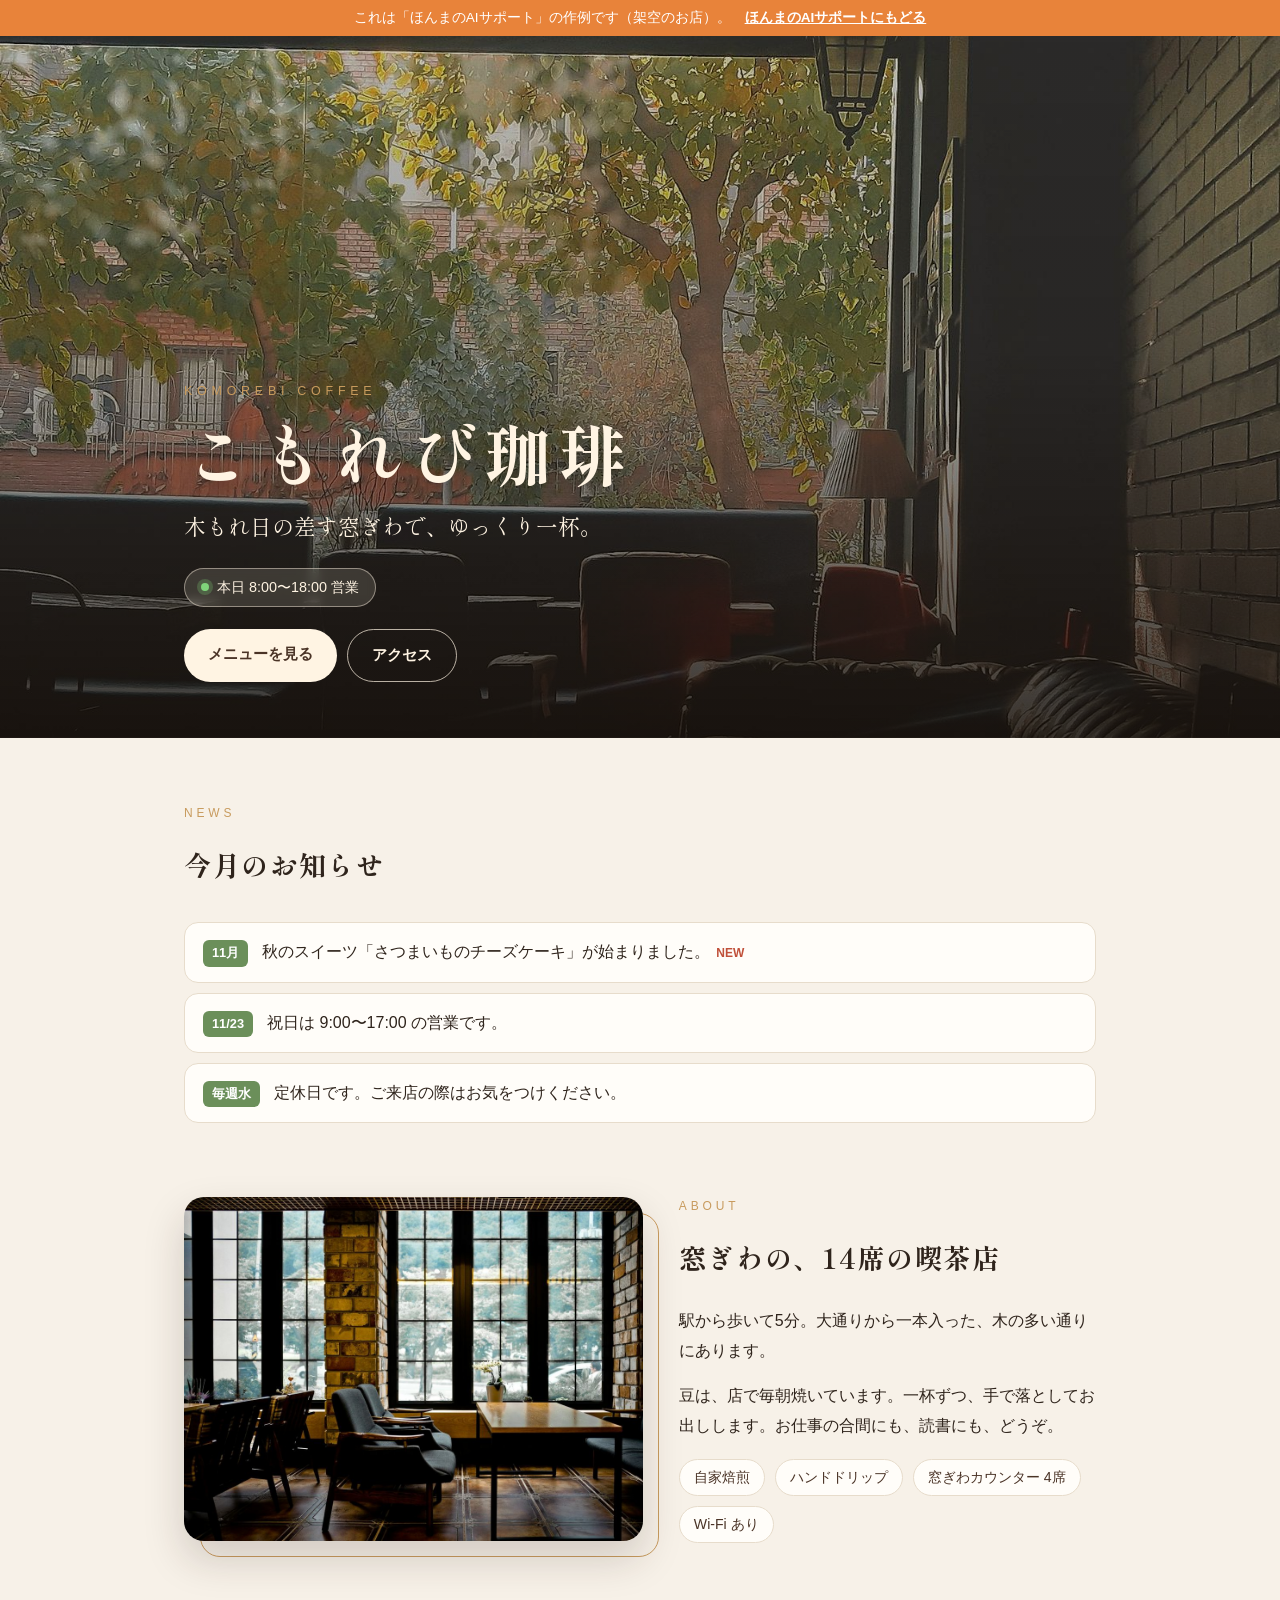
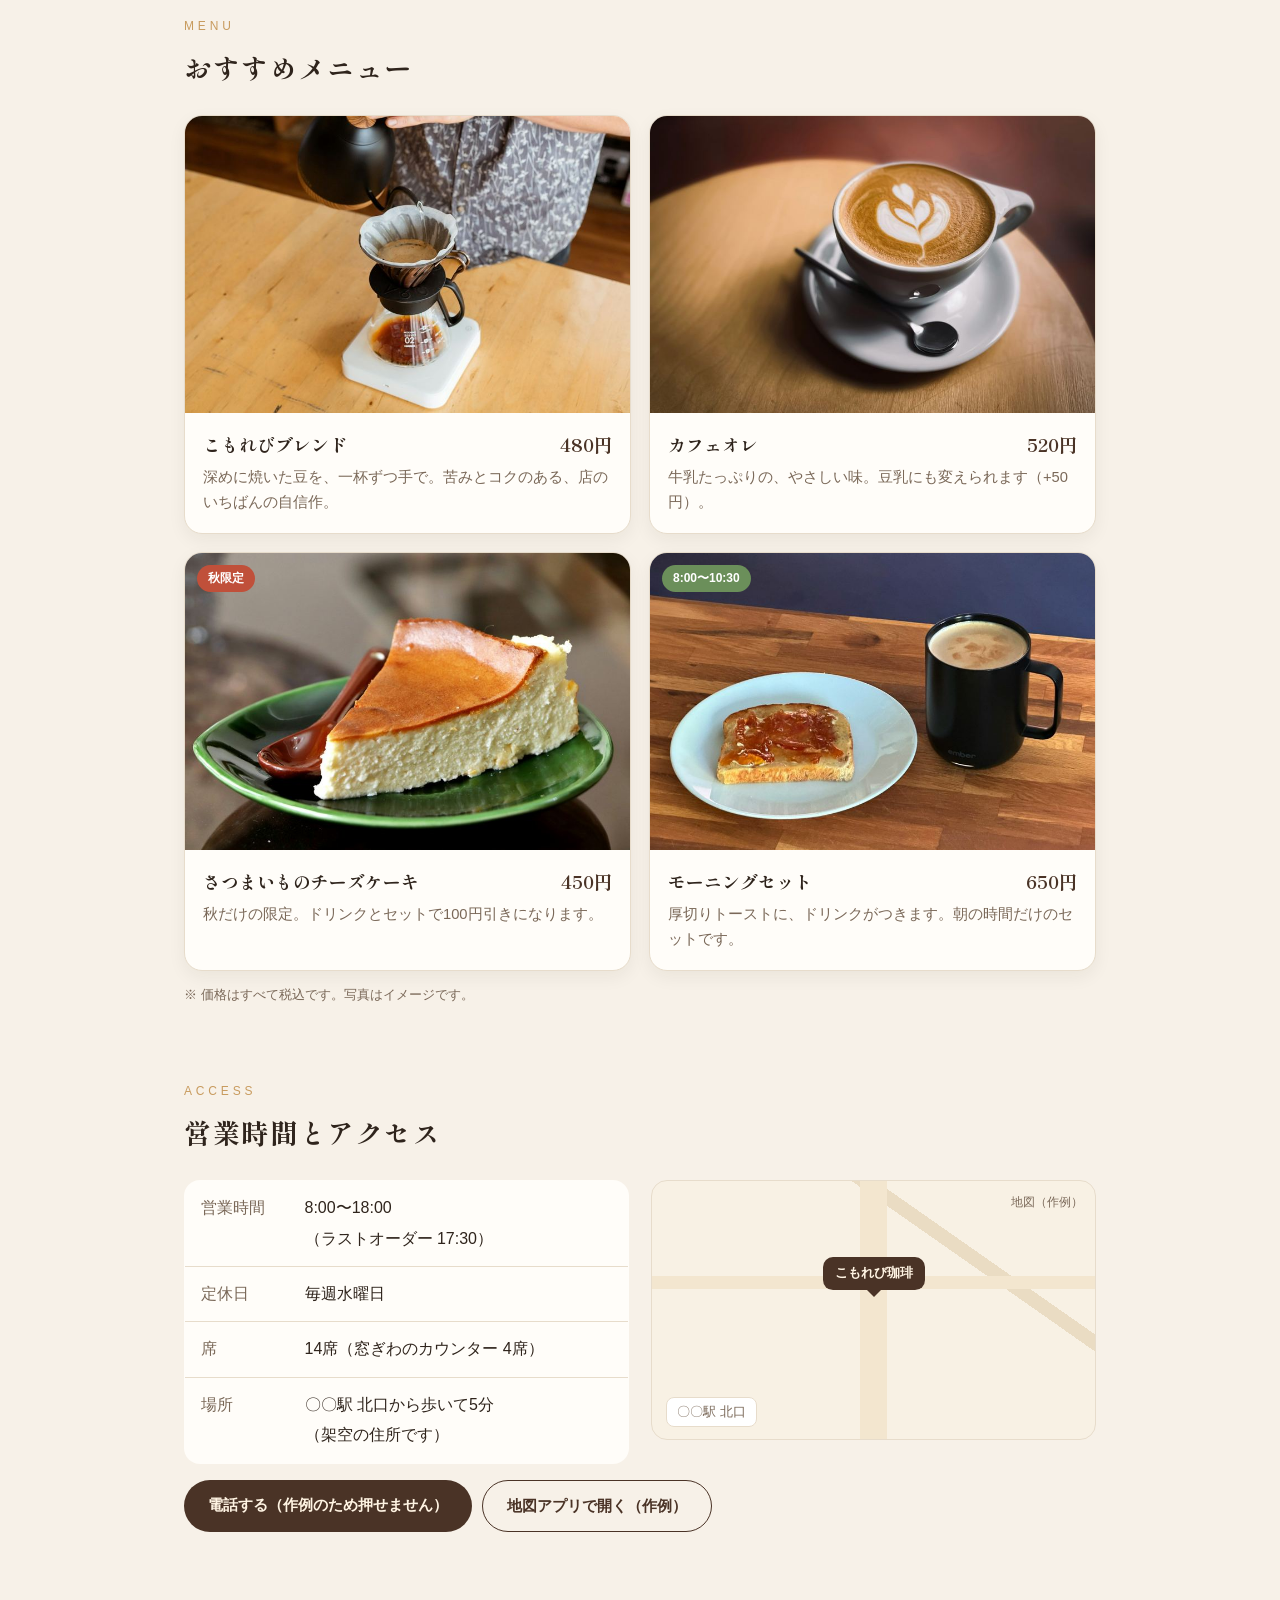
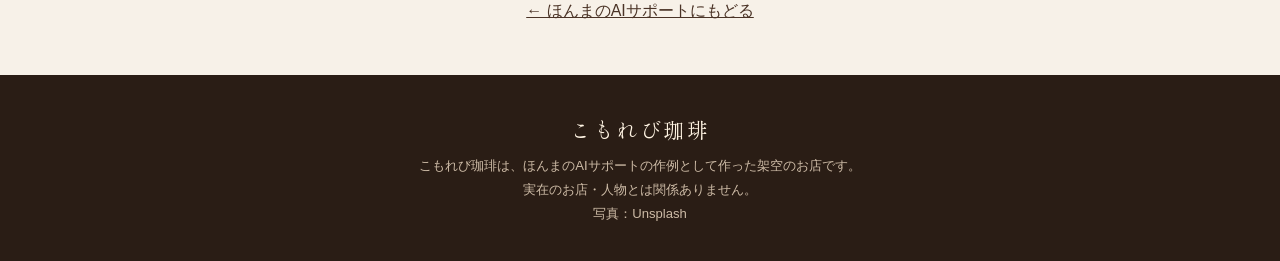
==== sakurei-cafe.html @ 4bc99a48 "作例の喫茶店のページを写真入りに作りなおした - Unsplash の無料写真（店内・メニュー4品・店内2）を軽くして img/ に追加 - 写真のバナー、お店のこと、写真つきメニュー、地図のイメージ" ====
<!doctype html>
<html lang="ja">
<head>
  <meta charset="utf-8">
  <meta name="viewport" content="width=device-width, initial-scale=1">
  <title>こもれび珈琲（作例・架空のお店）｜ほんまのAIサポート</title>
  <meta name="description" content="ほんまのAIサポートの作例です。架空の喫茶店のページで、実在のお店ではありません。">
  <meta name="robots" content="noindex">
  <link rel="preconnect" href="https://fonts.googleapis.com">
  <link rel="preconnect" href="https://fonts.gstatic.com" crossorigin>
  <link href="https://fonts.googleapis.com/css2?family=Shippori+Mincho:wght@500;700&display=swap" rel="stylesheet">
  <style>
    :root {
      --bg:#f7f1e8; --paper:#fffdf9; --ink:#2f241c; --muted:#7a6858; --brown:#4a3326; --deep:#2a1d15;
      --cream:#fff4e3; --gold:#c89b5e; --leaf:#6b8f5a; --line:#e7dccb;
      --mincho:"Shippori Mincho","Yu Mincho","YuMincho","Hiragino Mincho ProN",serif;
    }
    * { box-sizing:border-box; }
    html { scroll-behavior:smooth; }
    body { margin:0; background:var(--bg); color:var(--ink); font-family:"Yu Gothic UI","Yu Gothic","Hiragino Sans",sans-serif; line-height:1.9; padding-bottom:72px; }
    img { max-width:100%; display:block; }
    .about > *, .access > *, .menu > * { min-width:0; }
    a { color:inherit; }

    .demo { background:#e8833a; color:#fff; text-align:center; font-size:.85rem; padding:7px 12px; line-height:1.6; }
    .demo a { color:#fff; font-weight:bold; }

    /* ---- いちばん上の写真 ---- */
    .hero { position:relative; min-height:min(78vh, 720px); display:flex; align-items:flex-end; color:var(--cream); overflow:hidden; }
    .hero img { position:absolute; inset:0; width:100%; height:100%; object-fit:cover; object-position:center 45%; transform:scale(1.04); animation:slow 18s ease-out forwards; }
    @keyframes slow { to { transform:scale(1); } }
    .hero::after { content:""; position:absolute; inset:0; background:linear-gradient(180deg, rgba(20,13,8,.15) 0%, rgba(20,13,8,.25) 45%, rgba(20,13,8,.82) 100%); }
    .hero .in { position:relative; z-index:1; width:100%; max-width:960px; margin:0 auto; padding:0 24px 56px; }
    .en { letter-spacing:.38em; font-size:.78rem; color:var(--gold); margin:0; }
    .hero h1 { font-family:var(--mincho); font-weight:700; font-size:clamp(2.4rem, 8vw, 4.2rem); line-height:1.2; margin:8px 0 12px; letter-spacing:.12em; text-shadow:0 2px 18px rgba(0,0,0,.35); }
    .hero .copy { font-family:var(--mincho); font-size:clamp(1.05rem, 3.6vw, 1.35rem); margin:0 0 22px; }
    .badge { display:inline-flex; align-items:center; gap:8px; background:rgba(255,244,227,.14); border:1px solid rgba(255,244,227,.45); backdrop-filter:blur(4px); border-radius:999px; padding:5px 16px; font-size:.9rem; }
    .badge::before { content:""; width:8px; height:8px; border-radius:50%; background:#7fd47a; box-shadow:0 0 0 4px rgba(127,212,122,.25); }
    .hero .btns { margin-top:22px; }

    .btns { display:flex; gap:10px; flex-wrap:wrap; }
    .btn { display:inline-block; background:var(--cream); color:var(--brown); text-decoration:none; border-radius:999px; padding:11px 24px; font-weight:bold; font-size:.95rem; }
    .btn.line { background:transparent; color:var(--cream); border:1px solid rgba(255,244,227,.7); }
    .btn.dark { background:var(--brown); color:var(--cream); }
    .btn.ghost { background:transparent; color:var(--brown); border:1.5px solid var(--brown); }

    /* ---- 本文 ---- */
    .wrap { max-width:960px; margin:0 auto; padding:0 24px; }
    section { padding:64px 0 8px; }
    .label { font-size:.75rem; letter-spacing:.32em; color:var(--gold); margin:0 0 4px; }
    h2 { font-family:var(--mincho); font-weight:700; font-size:1.7rem; margin:0 0 22px; letter-spacing:.06em; }

    .news { display:grid; gap:10px; }
    .news li { list-style:none; display:flex; gap:14px; align-items:baseline; background:var(--paper); border:1px solid var(--line); border-radius:14px; padding:14px 18px; }
    .news ul { margin:0; padding:0; display:grid; gap:10px; }
    .news time { flex:0 0 auto; background:var(--leaf); color:#fff; font-size:.8rem; font-weight:bold; border-radius:6px; padding:1px 9px; }
    .news .new { color:#c0503a; font-size:.75rem; font-weight:bold; margin-left:6px; }

    .about { display:grid; grid-template-columns:1.1fr 1fr; gap:36px; align-items:center; }
    .about figure { margin:0; position:relative; }
    .about figure img { border-radius:20px; aspect-ratio:4/3; object-fit:cover; width:100%; height:auto; box-shadow:0 18px 40px rgba(42,29,21,.18); }
    .about figure::before { content:""; position:absolute; inset:16px -16px -16px 16px; border:1.5px solid var(--gold); border-radius:20px; z-index:-1; }
    .about p { margin:0 0 14px; }
    .points { display:flex; gap:10px; flex-wrap:wrap; margin-top:18px; }
    .points span { background:var(--paper); border:1px solid var(--line); border-radius:999px; padding:4px 14px; font-size:.88rem; color:var(--brown); }

    .menu { display:grid; grid-template-columns:repeat(2, 1fr); gap:18px; }
    .card { background:var(--paper); border:1px solid var(--line); border-radius:18px; overflow:hidden; box-shadow:0 6px 18px rgba(42,29,21,.06); }
    .card .ph { position:relative; aspect-ratio:3/2; overflow:hidden; }
    .card .ph img { width:100%; height:100%; object-fit:cover; transition:transform .5s; }
    .card:hover .ph img { transform:scale(1.05); }
    .tag { position:absolute; left:12px; top:12px; background:#c0503a; color:#fff; font-size:.75rem; font-weight:bold; border-radius:999px; padding:2px 11px; }
    .tag.morning { background:var(--leaf); }
    .card .tx { padding:14px 18px 18px; }
    .card b { display:flex; justify-content:space-between; gap:10px; font-family:var(--mincho); font-size:1.12rem; }
    .card b span { color:var(--brown); font-family:inherit; white-space:nowrap; }
    .card p { margin:4px 0 0; color:var(--muted); font-size:.92rem; line-height:1.7; }
    .note { color:var(--muted); font-size:.82rem; margin:12px 0 0; }

    .access { display:grid; grid-template-columns:1fr 1fr; gap:22px; align-items:start; }
    table { width:100%; border-collapse:collapse; background:var(--paper); border:1px solid var(--line); border-radius:16px; overflow:hidden; }
    th, td { text-align:left; padding:12px 16px; border-bottom:1px solid var(--line); font-weight:normal; vertical-align:top; }
    th { color:var(--muted); width:6.5em; white-space:nowrap; }
    tr:last-child th, tr:last-child td { border-bottom:0; }
    .map { position:relative; min-height:260px; border-radius:16px; overflow:hidden; border:1px solid var(--line);
      background:
        linear-gradient(90deg, transparent 47%, #f3e6cf 47% 53%, transparent 53%),
        linear-gradient(0deg, transparent 58%, #f3e6cf 58% 63%, transparent 63%),
        linear-gradient(35deg, transparent 70%, #eadcc3 70% 73%, transparent 73%),
        #f8f1e4; }
    .map .pin { position:absolute; left:50%; top:42%; transform:translate(-50%,-100%); background:var(--brown); color:var(--cream); font-size:.82rem; font-weight:bold; border-radius:10px; padding:4px 12px; white-space:nowrap; }
    .map .pin::after { content:""; position:absolute; left:50%; bottom:-7px; transform:translateX(-50%); border:7px solid transparent; border-top-color:var(--brown); border-bottom:0; }
    .map .st { position:absolute; left:14px; bottom:12px; background:#fff; border:1px solid var(--line); border-radius:8px; padding:2px 10px; font-size:.8rem; color:var(--muted); }
    .map .cap { position:absolute; right:12px; top:10px; font-size:.75rem; color:var(--muted); }

    .back { display:block; text-align:center; margin:56px 0 0; color:var(--brown); }
    footer { margin-top:48px; background:var(--deep); color:#cdbba6; text-align:center; font-size:.82rem; padding:36px 24px; line-height:1.8; }
    footer .logo { font-family:var(--mincho); color:var(--cream); font-size:1.3rem; letter-spacing:.12em; margin-bottom:6px; }

    /* スマホの下に出るボタン */
    .bar { position:fixed; left:0; right:0; bottom:0; z-index:10; display:flex; background:rgba(42,29,21,.96); backdrop-filter:blur(6px); }
    .bar span { flex:1; text-align:center; color:var(--cream); padding:14px 6px; font-size:.9rem; font-weight:bold; border-left:1px solid rgba(255,244,227,.15); }
    .bar span:first-child { border-left:0; }
    .bar small { display:block; font-weight:normal; font-size:.68rem; opacity:.7; }

    @media (max-width: 720px) {
      .about, .access { grid-template-columns:1fr; }
      .about figure::before { inset:10px -10px -10px 10px; }
      .menu { grid-template-columns:1fr; }
      h2 { font-size:1.45rem; }
      section { padding-top:52px; }
    }
    @media (min-width: 721px) { body { padding-bottom:0; } .bar { display:none; } }
    @media (prefers-reduced-motion: reduce) { .hero img { animation:none; transform:none; } .card .ph img { transition:none; } }
  </style>
</head>
<body>
  <div class="demo">これは「ほんまのAIサポート」の作例です（架空のお店）。　<a href="index.html">ほんまのAIサポートにもどる</a></div>

  <header class="hero">
    <img src="img/hero.jpg" alt="大きな窓から木もれ日の差す、落ちついた喫茶店の店内" width="1600" height="900" fetchpriority="high">
    <div class="in">
      <p class="en">KOMOREBI COFFEE</p>
      <h1>こもれび珈琲</h1>
      <p class="copy">木もれ日の差す窓ぎわで、ゆっくり一杯。</p>
      <span class="badge">本日 8:00〜18:00 営業</span>
      <div class="btns">
        <a class="btn" href="#menu">メニューを見る</a>
        <a class="btn line" href="#access">アクセス</a>
      </div>
    </div>
  </header>

  <main class="wrap">
    <section class="news">
      <p class="label">NEWS</p>
      <h2>今月のお知らせ</h2>
      <ul>
        <li><time>11月</time><div>秋のスイーツ「さつまいものチーズケーキ」が始まりました。<span class="new">NEW</span></div></li>
        <li><time>11/23</time><div>祝日は 9:00〜17:00 の営業です。</div></li>
        <li><time>毎週水</time><div>定休日です。ご来店の際はお気をつけください。</div></li>
      </ul>
    </section>

    <section class="about">
      <figure><img src="img/interior.jpg" alt="大きな窓のある店内のテーブル席" width="1200" height="800" loading="lazy"></figure>
      <div>
        <p class="label">ABOUT</p>
        <h2>窓ぎわの、14席の喫茶店</h2>
        <p>駅から歩いて5分。大通りから一本入った、木の多い通りにあります。</p>
        <p>豆は、店で毎朝焼いています。一杯ずつ、手で落としてお出しします。お仕事の合間にも、読書にも、どうぞ。</p>
        <div class="points"><span>自家焙煎</span><span>ハンドドリップ</span><span>窓ぎわカウンター 4席</span><span>Wi-Fi あり</span></div>
      </div>
    </section>

    <section id="menu">
      <p class="label">MENU</p>
      <h2>おすすめメニュー</h2>
      <div class="menu">
        <div class="card">
          <div class="ph"><img src="img/blend.jpg" alt="ハンドドリップでいれるコーヒー" width="800" height="533" loading="lazy"></div>
          <div class="tx"><b>こもれびブレンド <span>480円</span></b><p>深めに焼いた豆を、一杯ずつ手で。苦みとコクのある、店のいちばんの自信作。</p></div>
        </div>
        <div class="card">
          <div class="ph"><img src="img/cafeore.jpg" alt="ラテアートの入ったカフェオレ" width="800" height="600" loading="lazy"></div>
          <div class="tx"><b>カフェオレ <span>520円</span></b><p>牛乳たっぷりの、やさしい味。豆乳にも変えられます（+50円）。</p></div>
        </div>
        <div class="card">
          <div class="ph"><span class="tag">秋限定</span><img src="img/cheesecake.jpg" alt="こんがり焼けたチーズケーキ" width="800" height="561" loading="lazy"></div>
          <div class="tx"><b>さつまいものチーズケーキ <span>450円</span></b><p>秋だけの限定。ドリンクとセットで100円引きになります。</p></div>
        </div>
        <div class="card">
          <div class="ph"><span class="tag morning">8:00〜10:30</span><img src="img/morning.jpg" alt="トーストとコーヒー" width="800" height="592" loading="lazy"></div>
          <div class="tx"><b>モーニングセット <span>650円</span></b><p>厚切りトーストに、ドリンクがつきます。朝の時間だけのセットです。</p></div>
        </div>
      </div>
      <p class="note">※ 価格はすべて税込です。写真はイメージです。</p>
    </section>

    <section id="access">
      <p class="label">ACCESS</p>
      <h2>営業時間とアクセス</h2>
      <div class="access">
        <table>
          <tr><th>営業時間</th><td>8:00〜18:00<br>（ラストオーダー 17:30）</td></tr>
          <tr><th>定休日</th><td>毎週水曜日</td></tr>
          <tr><th>席</th><td>14席（窓ぎわのカウンター 4席）</td></tr>
          <tr><th>場所</th><td>〇〇駅 北口から歩いて5分<br>（架空の住所です）</td></tr>
        </table>
        <div class="map" role="img" aria-label="地図のイメージ（作例）">
          <span class="cap">地図（作例）</span>
          <span class="pin">こもれび珈琲</span>
          <span class="st">〇〇駅 北口</span>
        </div>
      </div>
      <div class="btns" style="margin-top:16px">
        <span class="btn dark">電話する（作例のため押せません）</span>
        <span class="btn ghost">地図アプリで開く（作例）</span>
      </div>
    </section>

    <a class="back" href="index.html">← ほんまのAIサポートにもどる</a>
  </main>

  <footer>
    <div class="logo">こもれび珈琲</div>
    こもれび珈琲は、ほんまのAIサポートの作例として作った架空のお店です。<br>実在のお店・人物とは関係ありません。<br>写真：Unsplash
  </footer>

  <nav class="bar" aria-label="お店へのご連絡（作例）">
    <span>電話<small>作例のため押せません</small></span>
    <span>地図<small>作例</small></span>
    <a href="#menu" style="flex:1;text-decoration:none"><span style="display:block;border-left:1px solid rgba(255,244,227,.15)">メニュー<small>おすすめを見る</small></span></a>
  </nav>
</body>
</html>
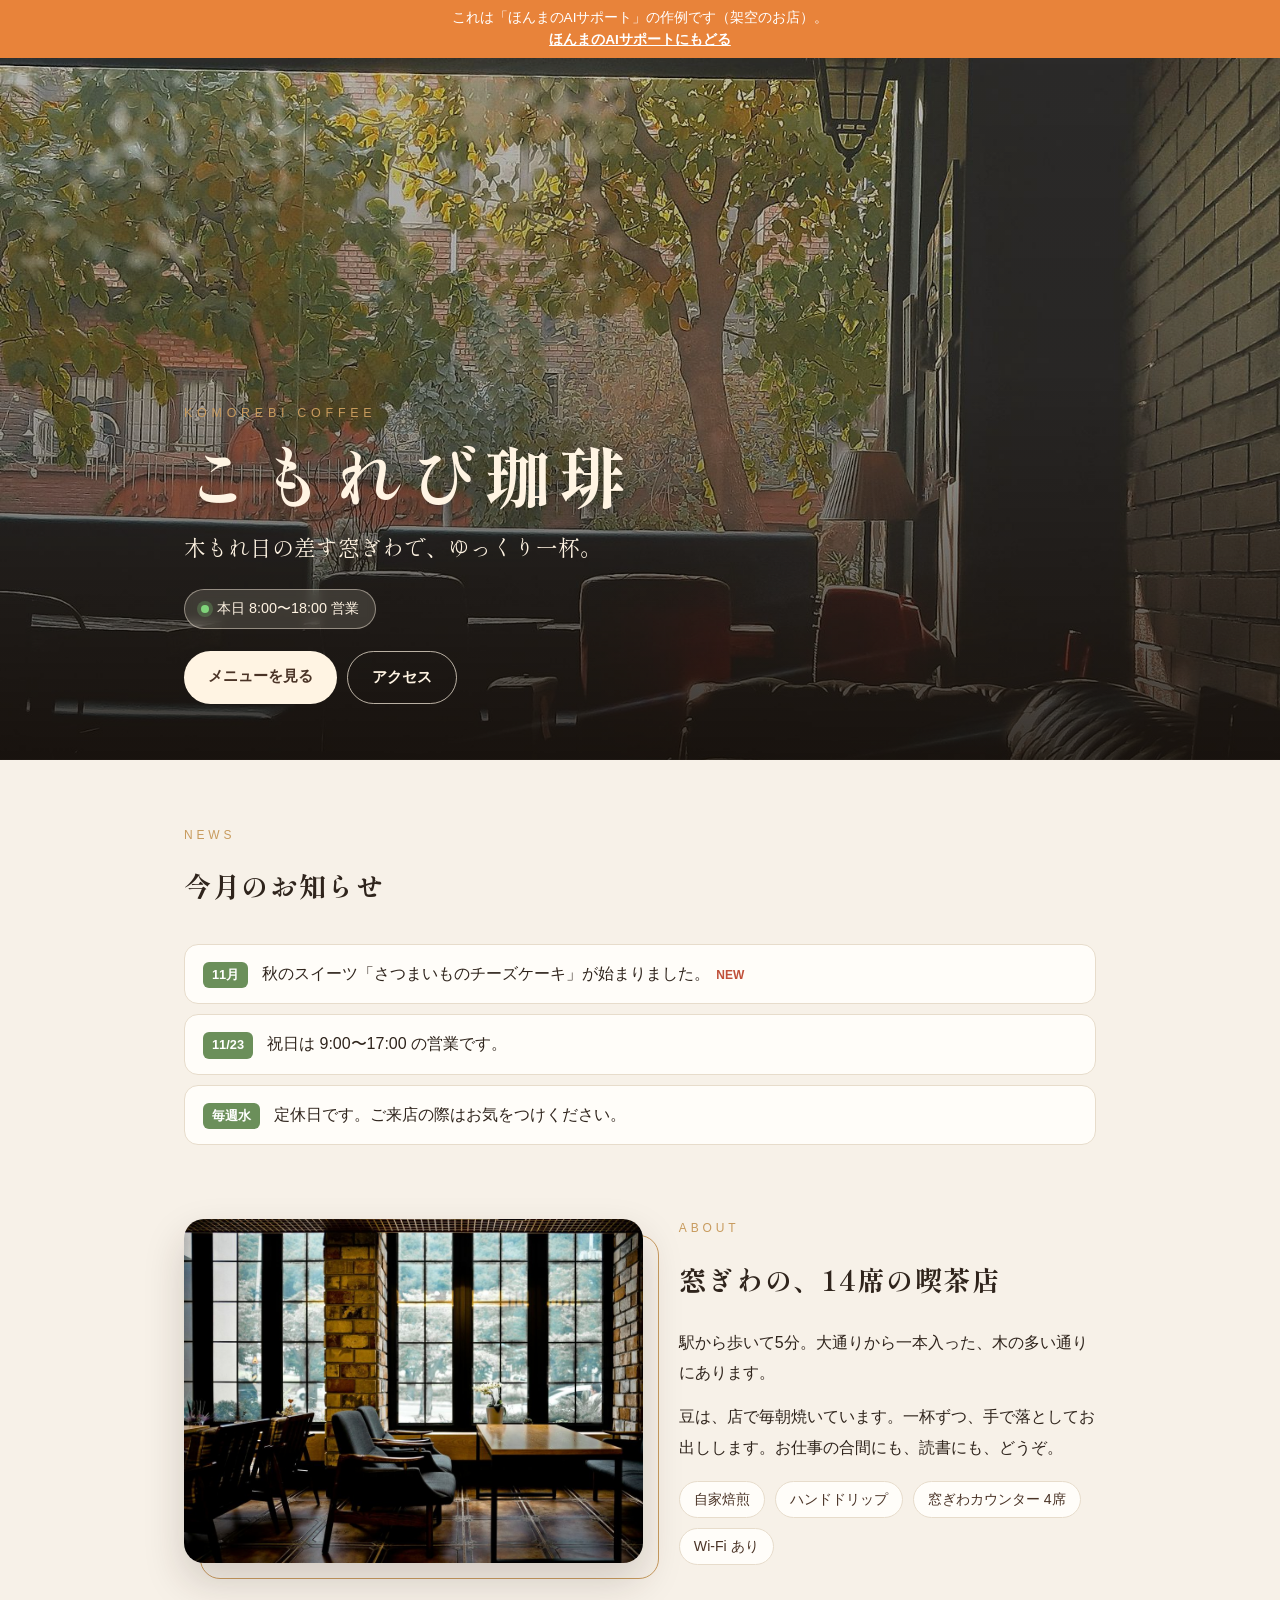
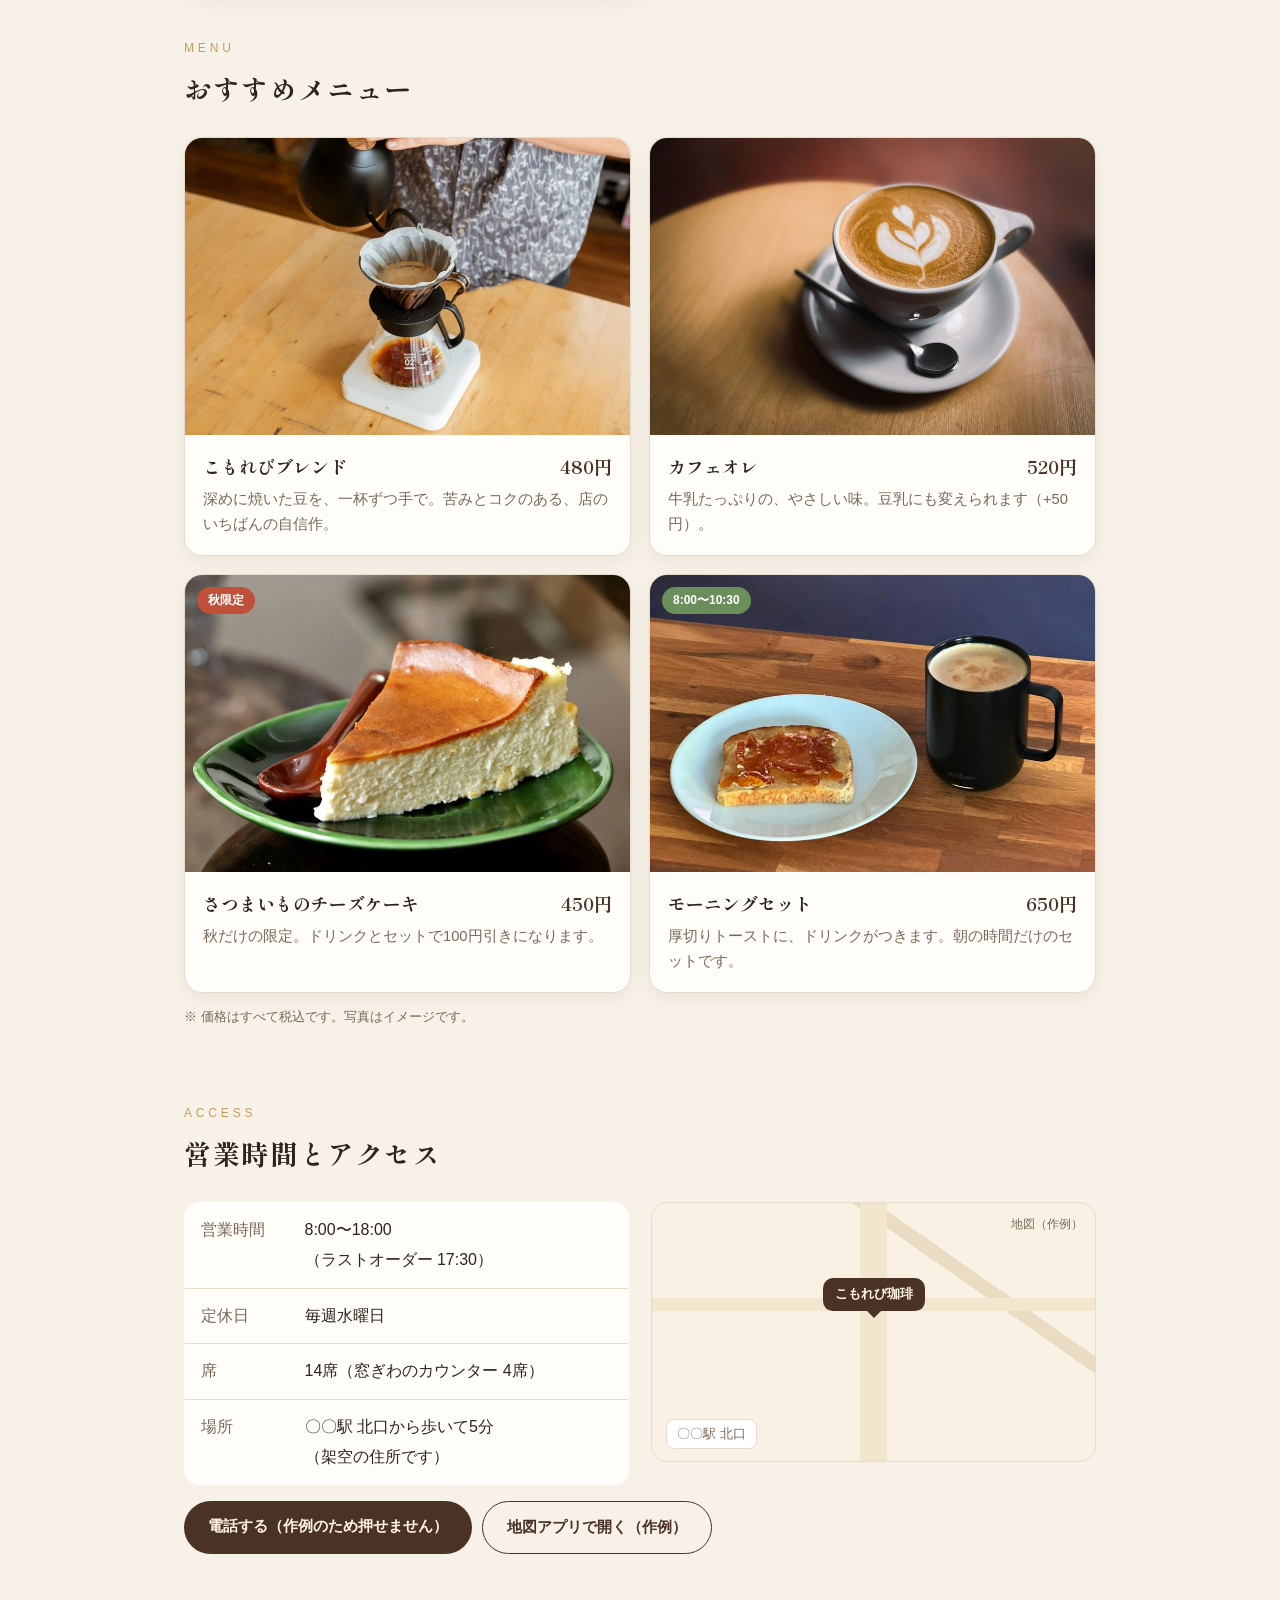
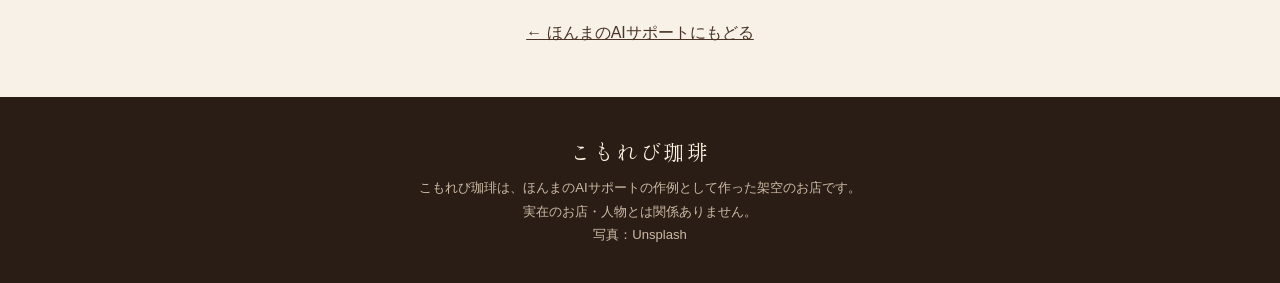
==== commit 63162160: "作例の上の帯で「ほんまのAIサポートにもどる」を2段目に置いた Co-Authored-By: Claude Opus 5.5 <noreply@anthropic.com>" ====
--- a/sakurei-cafe.html
+++ b/sakurei-cafe.html
@@ -23,7 +23,7 @@
     a { color:inherit; }
 
     .demo { background:#e8833a; color:#fff; text-align:center; font-size:.85rem; padding:7px 12px; line-height:1.6; }
-    .demo a { color:#fff; font-weight:bold; }
+    .demo a { color:#fff; font-weight:bold; white-space:nowrap; }
 
     /* ---- いちばん上の写真 ---- */
     .hero { position:relative; min-height:min(78vh, 720px); display:flex; align-items:flex-end; color:var(--cream); overflow:hidden; }
@@ -115,7 +115,7 @@
   </style>
 </head>
 <body>
-  <div class="demo">これは「ほんまのAIサポート」の作例です（架空のお店）。　<a href="index.html">ほんまのAIサポートにもどる</a></div>
+  <div class="demo">これは「ほんまのAIサポート」の作例です（架空のお店）。<br><a href="index.html">ほんまのAIサポートにもどる</a></div>
 
   <header class="hero">
     <img src="img/hero.jpg" alt="大きな窓から木もれ日の差す、落ちついた喫茶店の店内" width="1600" height="900" fetchpriority="high">
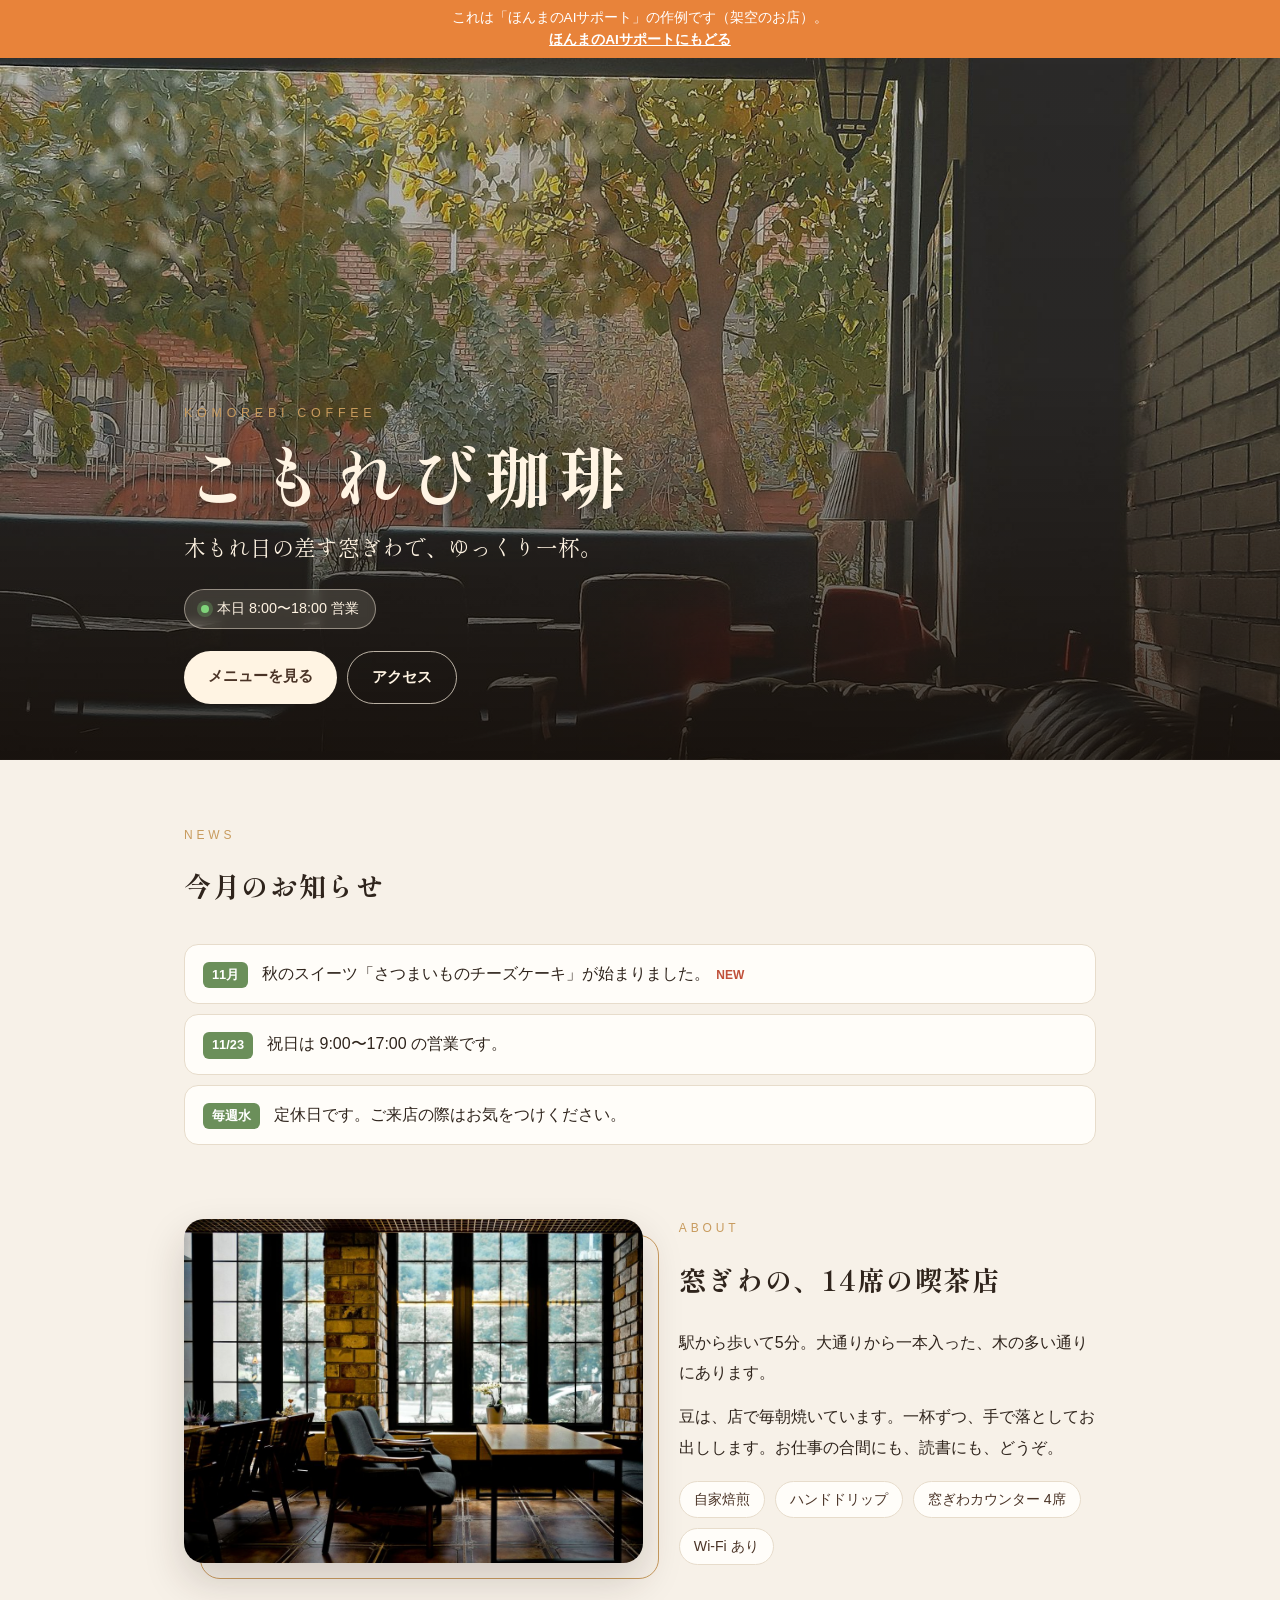
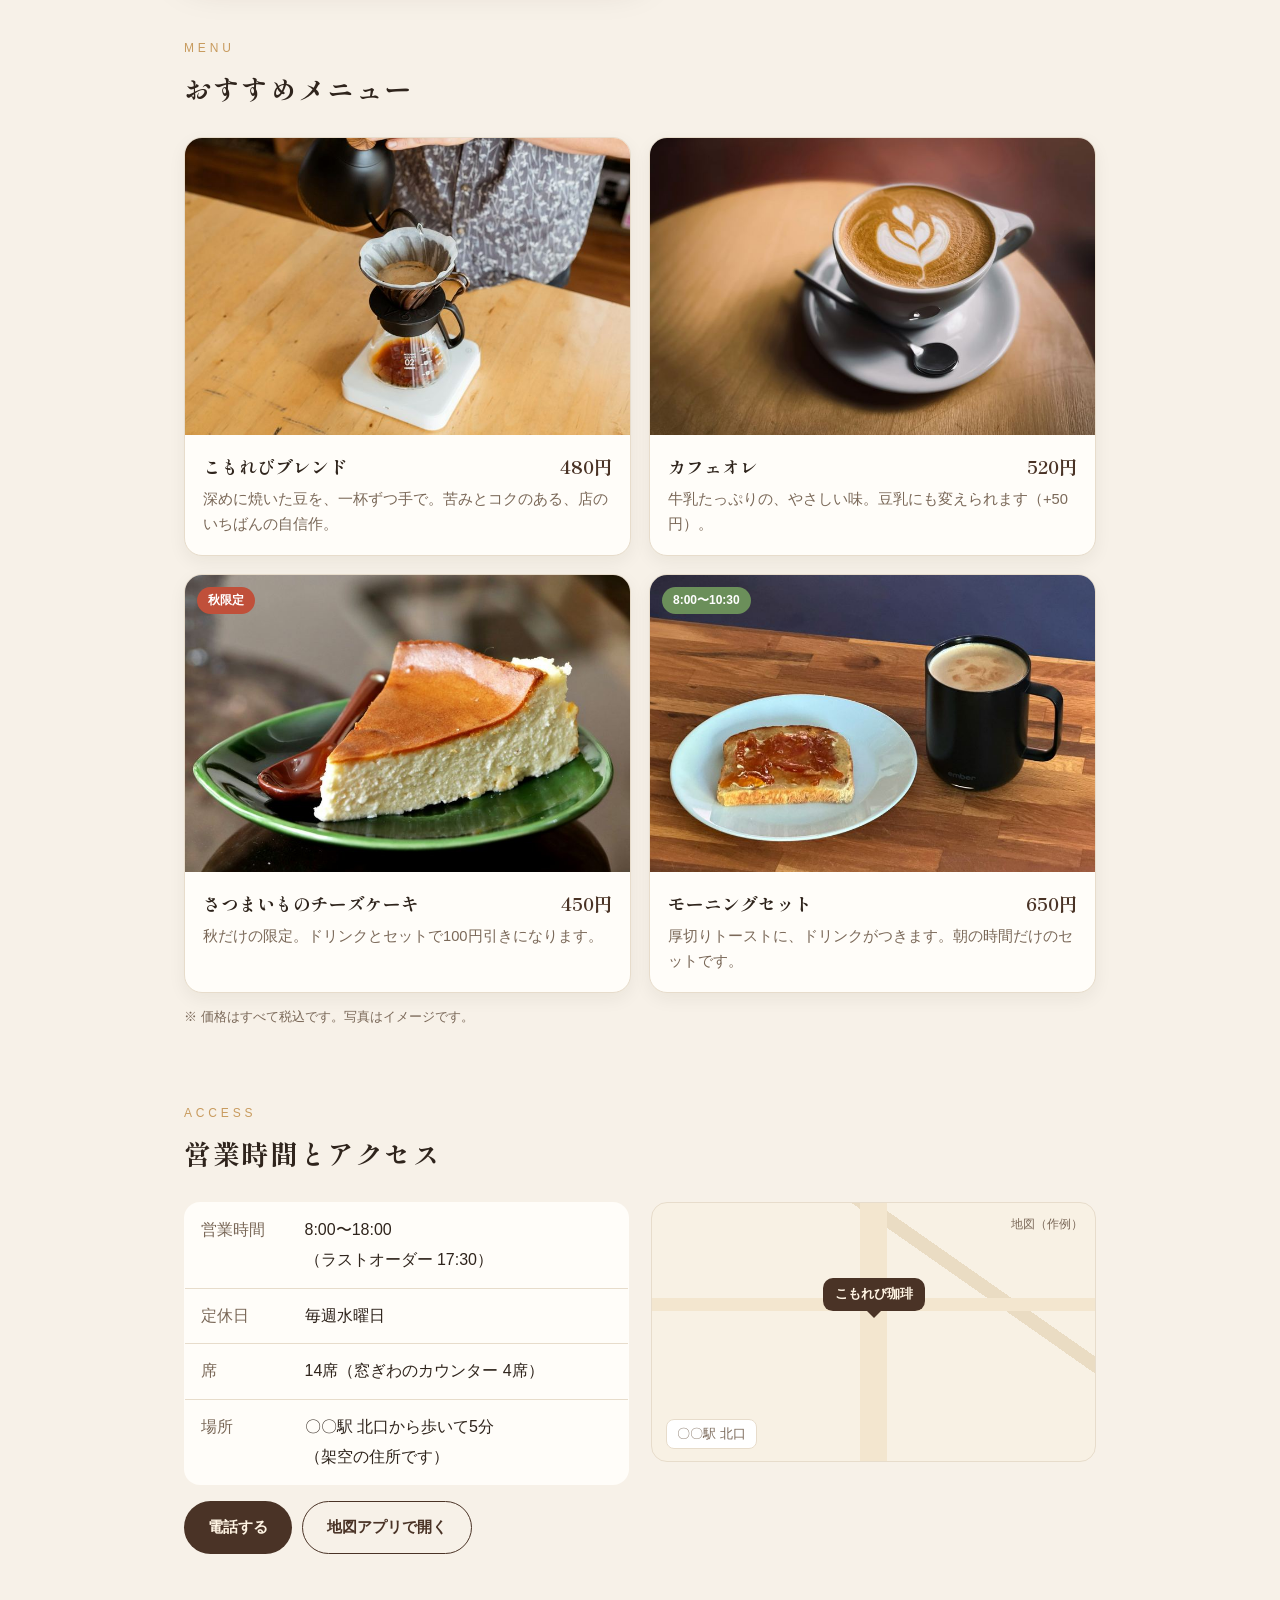
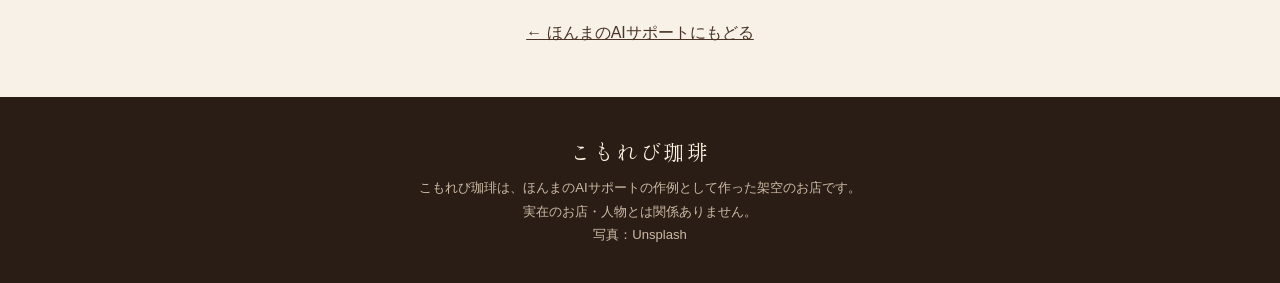
==== commit c72c5b61: "作例の電話・地図ボタンを押すと、本物ならどう動くかの説明が出るようにした Co-Authored-By: Claude Opus 5.5 <noreply@anthropic.com>" ====
--- a/sakurei-cafe.html
+++ b/sakurei-cafe.html
@@ -101,6 +101,12 @@
     .bar { position:fixed; left:0; right:0; bottom:0; z-index:10; display:flex; background:rgba(42,29,21,.96); backdrop-filter:blur(6px); }
     .bar span { flex:1; text-align:center; color:var(--cream); padding:14px 6px; font-size:.9rem; font-weight:bold; border-left:1px solid rgba(255,244,227,.15); }
     .bar span:first-child { border-left:0; }
+    .bar button { flex:1; background:none; border:0; border-left:1px solid rgba(255,244,227,.15); color:var(--cream); padding:14px 6px; font:inherit; font-size:.9rem; font-weight:bold; cursor:pointer; }
+    .bar button:first-child { border-left:0; }
+    .bar button:active, button.btn:active { opacity:.7; }
+    button.btn { font:inherit; font-size:.95rem; font-weight:bold; cursor:pointer; border:0; }
+    .toast { position:fixed; left:50%; bottom:88px; transform:translate(-50%, 10px); width:max-content; max-width:calc(100% - 32px); background:rgba(42,29,21,.96); color:var(--cream); padding:12px 18px; border-radius:12px; font-size:.88rem; line-height:1.6; text-align:center; box-shadow:0 8px 24px rgba(0,0,0,.25); opacity:0; transition:opacity .25s, transform .25s; pointer-events:none; z-index:20; }
+    .toast.show { opacity:1; transform:translate(-50%, 0); }
     .bar small { display:block; font-weight:normal; font-size:.68rem; opacity:.7; }
 
     @media (max-width: 720px) {
@@ -194,8 +200,8 @@
         </div>
       </div>
       <div class="btns" style="margin-top:16px">
-        <span class="btn dark">電話する（作例のため押せません）</span>
-        <span class="btn ghost">地図アプリで開く（作例）</span>
+        <button type="button" class="btn dark demo-tap" data-msg="本物のお店のページなら、ここを押すと電話がかかります。（作例なので、つながりません）">電話する</button>
+        <button type="button" class="btn ghost demo-tap" data-msg="本物のお店のページなら、ここを押すと地図アプリでお店の場所が開きます。（作例なので、開きません）">地図アプリで開く</button>
       </div>
     </section>
 
@@ -208,9 +214,24 @@
   </footer>
 
   <nav class="bar" aria-label="お店へのご連絡（作例）">
-    <span>電話<small>作例のため押せません</small></span>
-    <span>地図<small>作例</small></span>
+    <button type="button" class="demo-tap" data-msg="本物のお店のページなら、ここを押すと電話がかかります。（作例なので、つながりません）">電話<small>お店に電話</small></button>
+    <button type="button" class="demo-tap" data-msg="本物のお店のページなら、ここを押すと地図アプリでお店の場所が開きます。（作例なので、開きません）">地図<small>場所を見る</small></button>
     <a href="#menu" style="flex:1;text-decoration:none"><span style="display:block;border-left:1px solid rgba(255,244,227,.15)">メニュー<small>おすすめを見る</small></span></a>
   </nav>
+  <div class="toast" id="toast" role="status" aria-live="polite"></div>
+  <script>
+    // 作例なので、電話・地図のボタンは「本物ならこう動く」という説明を出すだけにする
+    (function () {
+      var toast = document.getElementById("toast"), timer;
+      document.querySelectorAll(".demo-tap").forEach(function (b) {
+        b.addEventListener("click", function () {
+          toast.textContent = b.getAttribute("data-msg");
+          toast.classList.add("show");
+          clearTimeout(timer);
+          timer = setTimeout(function () { toast.classList.remove("show"); }, 3200);
+        });
+      });
+    })();
+  </script>
 </body>
 </html>
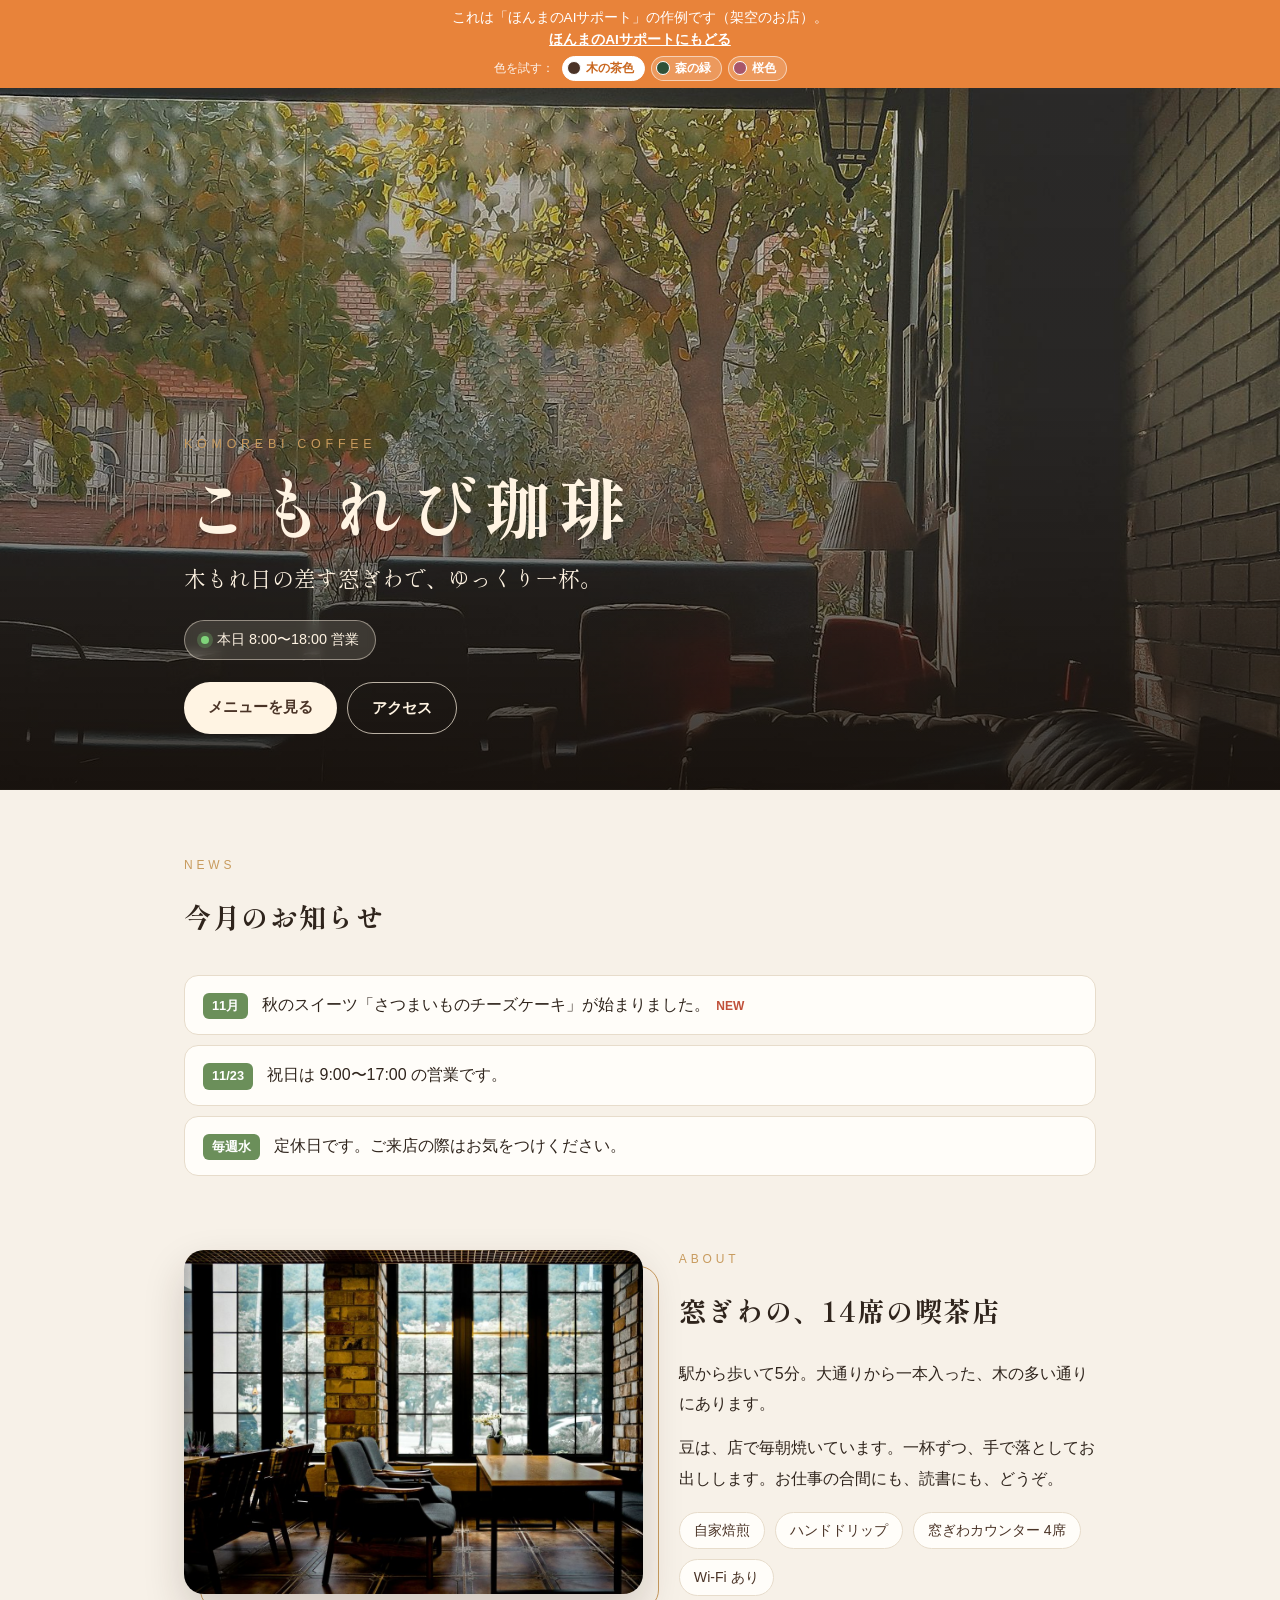
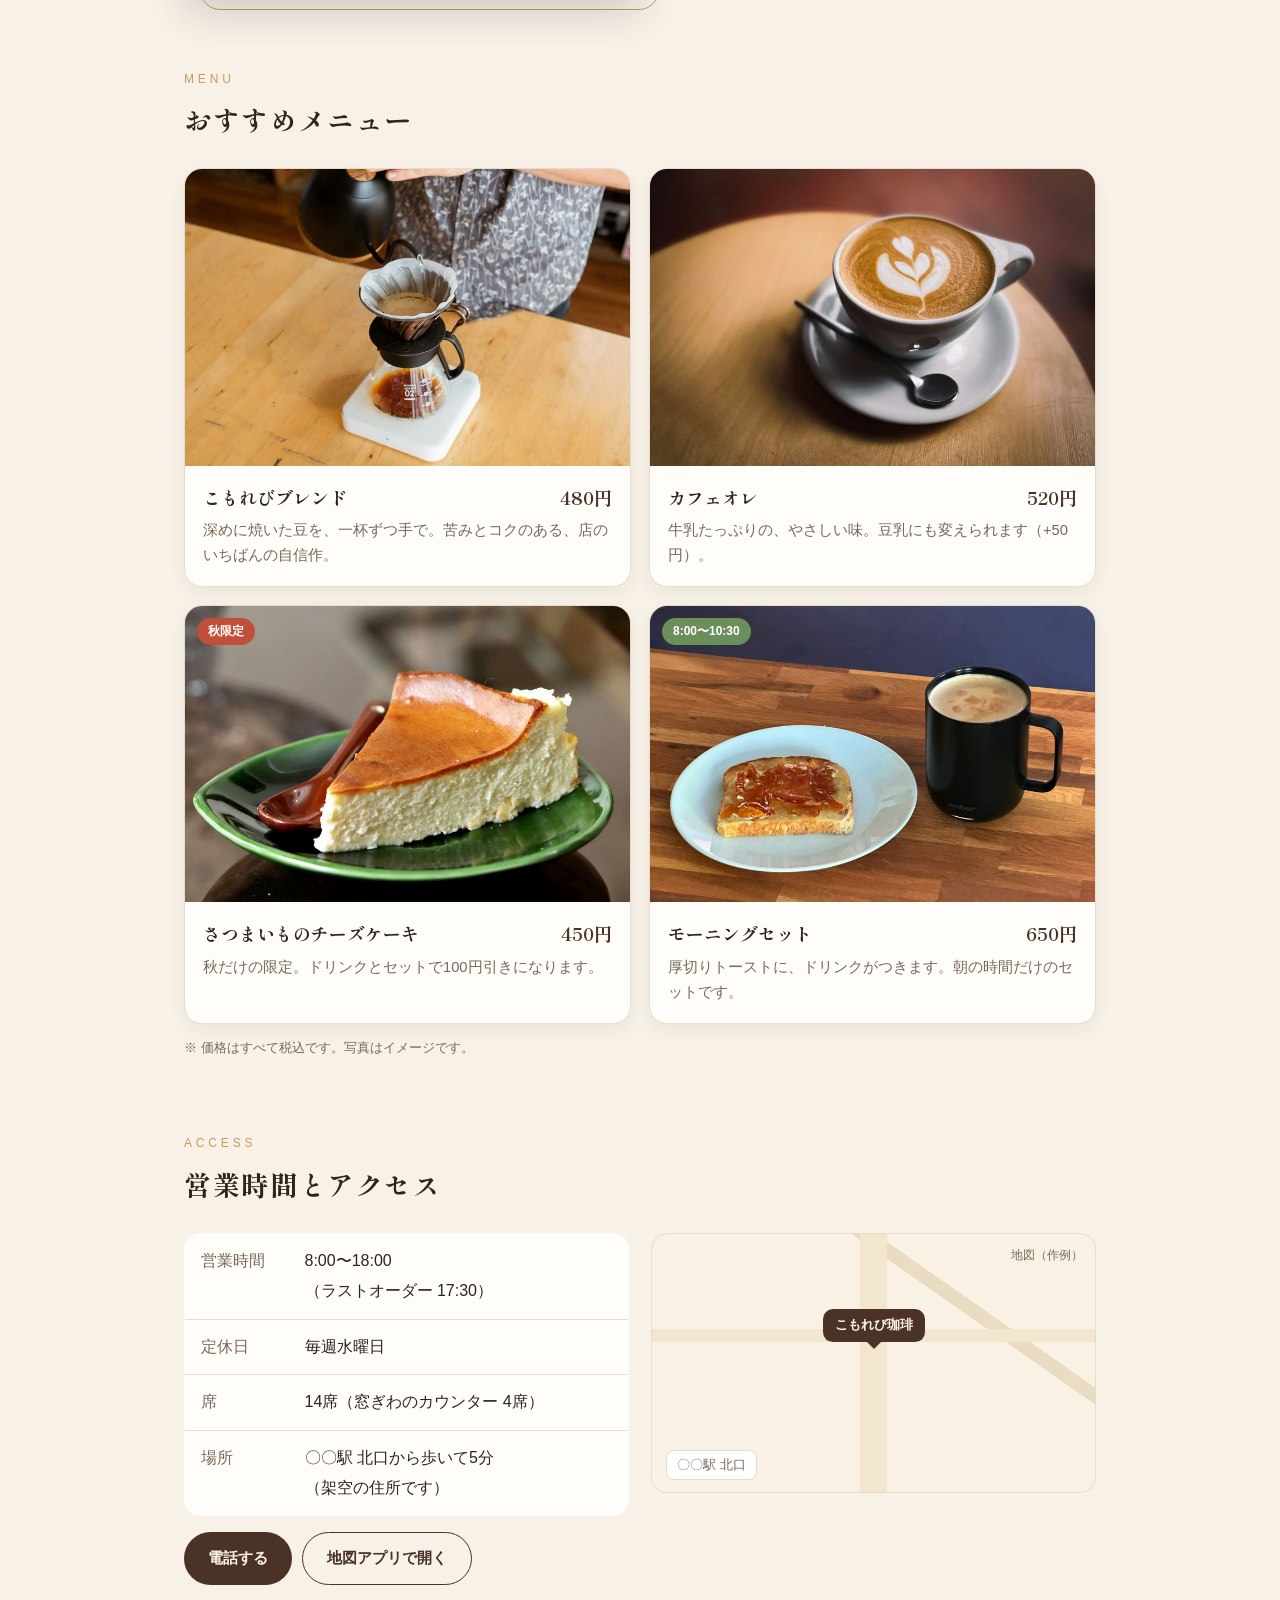
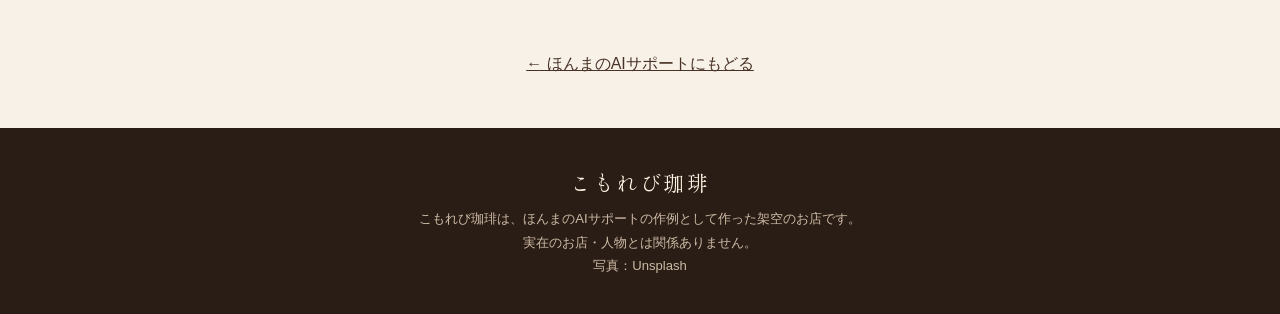
==== commit 97ffa100: "作例のページに「色を試す」ボタン（木の茶色・森の緑・桜色）を付けた Co-Authored-By: Claude Opus 5.5 <noreply@anthropic.com>" ====
--- a/sakurei-cafe.html
+++ b/sakurei-cafe.html
@@ -12,9 +12,24 @@
   <style>
     :root {
       --bg:#f7f1e8; --paper:#fffdf9; --ink:#2f241c; --muted:#7a6858; --brown:#4a3326; --deep:#2a1d15;
-      --cream:#fff4e3; --gold:#c89b5e; --leaf:#6b8f5a; --line:#e7dccb;
+      --cream:#fff4e3; --gold:#c89b5e; --leaf:#6b8f5a; --line:#e7dccb; --ov:20,13,8;
       --mincho:"Shippori Mincho","Yu Mincho","YuMincho","Hiragino Mincho ProN",serif;
     }
+    /* 色のちがい（上の帯のボタンで切りかえる） */
+    :root[data-theme="green"] {
+      --bg:#eef3ec; --paper:#fbfdf9; --ink:#1f2a21; --muted:#5d6d5f; --brown:#2f5138; --deep:#1a2b1f;
+      --cream:#f2f8ee; --gold:#b5a35a; --leaf:#c27a3a; --line:#d6e2d3; --ov:10,24,14;
+    }
+    :root[data-theme="pink"] {
+      --bg:#fbf1f1; --paper:#fffafa; --ink:#3a2a2d; --muted:#8a6f74; --brown:#a8566a; --deep:#4a2a33;
+      --cream:#fff3f5; --gold:#e3a3b0; --leaf:#8fae7a; --line:#f0dade; --ov:60,20,32;
+    }
+    body, .card, .news li, table, .map, footer, .bar { transition:background-color .4s, color .4s, border-color .4s; }
+    .themes { display:flex; justify-content:center; align-items:center; gap:6px; flex-wrap:wrap; margin-top:5px; }
+    .themes > span { font-size:.78rem; opacity:.9; margin-right:2px; }
+    .themes button { display:inline-flex; align-items:center; gap:5px; background:rgba(255,255,255,.18); color:#fff; border:1.5px solid rgba(255,255,255,.55); border-radius:999px; padding:2px 10px 2px 4px; font:inherit; font-size:.78rem; font-weight:bold; cursor:pointer; }
+    .themes button i { width:14px; height:14px; border-radius:50%; border:1.5px solid #fff; display:inline-block; }
+    .themes button[aria-pressed="true"] { background:#fff; color:#c9671f; border-color:#fff; }
     * { box-sizing:border-box; }
     html { scroll-behavior:smooth; }
     body { margin:0; background:var(--bg); color:var(--ink); font-family:"Yu Gothic UI","Yu Gothic","Hiragino Sans",sans-serif; line-height:1.9; padding-bottom:72px; }
@@ -29,7 +44,7 @@
     .hero { position:relative; min-height:min(78vh, 720px); display:flex; align-items:flex-end; color:var(--cream); overflow:hidden; }
     .hero img { position:absolute; inset:0; width:100%; height:100%; object-fit:cover; object-position:center 45%; transform:scale(1.04); animation:slow 18s ease-out forwards; }
     @keyframes slow { to { transform:scale(1); } }
-    .hero::after { content:""; position:absolute; inset:0; background:linear-gradient(180deg, rgba(20,13,8,.15) 0%, rgba(20,13,8,.25) 45%, rgba(20,13,8,.82) 100%); }
+    .hero::after { content:""; position:absolute; inset:0; background:linear-gradient(180deg, rgba(var(--ov),.15) 0%, rgba(var(--ov),.25) 45%, rgba(var(--ov),.82) 100%); }
     .hero .in { position:relative; z-index:1; width:100%; max-width:960px; margin:0 auto; padding:0 24px 56px; }
     .en { letter-spacing:.38em; font-size:.78rem; color:var(--gold); margin:0; }
     .hero h1 { font-family:var(--mincho); font-weight:700; font-size:clamp(2.4rem, 8vw, 4.2rem); line-height:1.2; margin:8px 0 12px; letter-spacing:.12em; text-shadow:0 2px 18px rgba(0,0,0,.35); }
@@ -98,14 +113,14 @@
     footer .logo { font-family:var(--mincho); color:var(--cream); font-size:1.3rem; letter-spacing:.12em; margin-bottom:6px; }
 
     /* スマホの下に出るボタン */
-    .bar { position:fixed; left:0; right:0; bottom:0; z-index:10; display:flex; background:rgba(42,29,21,.96); backdrop-filter:blur(6px); }
+    .bar { position:fixed; left:0; right:0; bottom:0; z-index:10; display:flex; background:var(--deep); backdrop-filter:blur(6px); }
     .bar span { flex:1; text-align:center; color:var(--cream); padding:14px 6px; font-size:.9rem; font-weight:bold; border-left:1px solid rgba(255,244,227,.15); }
     .bar span:first-child { border-left:0; }
     .bar button { flex:1; background:none; border:0; border-left:1px solid rgba(255,244,227,.15); color:var(--cream); padding:14px 6px; font:inherit; font-size:.9rem; font-weight:bold; cursor:pointer; }
     .bar button:first-child { border-left:0; }
     .bar button:active, button.btn:active { opacity:.7; }
     button.btn { font:inherit; font-size:.95rem; font-weight:bold; cursor:pointer; border:0; }
-    .toast { position:fixed; left:50%; bottom:88px; transform:translate(-50%, 10px); width:max-content; max-width:calc(100% - 32px); background:rgba(42,29,21,.96); color:var(--cream); padding:12px 18px; border-radius:12px; font-size:.88rem; line-height:1.6; text-align:center; box-shadow:0 8px 24px rgba(0,0,0,.25); opacity:0; transition:opacity .25s, transform .25s; pointer-events:none; z-index:20; }
+    .toast { position:fixed; left:50%; bottom:88px; transform:translate(-50%, 10px); width:max-content; max-width:calc(100% - 32px); background:var(--deep); color:var(--cream); padding:12px 18px; border-radius:12px; font-size:.88rem; line-height:1.6; text-align:center; box-shadow:0 8px 24px rgba(0,0,0,.25); opacity:0; transition:opacity .25s, transform .25s; pointer-events:none; z-index:20; }
     .toast.show { opacity:1; transform:translate(-50%, 0); }
     .bar small { display:block; font-weight:normal; font-size:.68rem; opacity:.7; }
 
@@ -121,7 +136,14 @@
   </style>
 </head>
 <body>
-  <div class="demo">これは「ほんまのAIサポート」の作例です（架空のお店）。<br><a href="index.html">ほんまのAIサポートにもどる</a></div>
+  <div class="demo">これは「ほんまのAIサポート」の作例です（架空のお店）。<br><a href="index.html">ほんまのAIサポートにもどる</a>
+    <div class="themes" role="group" aria-label="ページの色を試す">
+      <span>色を試す：</span>
+      <button type="button" data-theme="brown" aria-pressed="true"><i style="background:#4a3326"></i>木の茶色</button>
+      <button type="button" data-theme="green" aria-pressed="false"><i style="background:#2f5138"></i>森の緑</button>
+      <button type="button" data-theme="pink" aria-pressed="false"><i style="background:#a8566a"></i>桜色</button>
+    </div>
+  </div>
 
   <header class="hero">
     <img src="img/hero.jpg" alt="大きな窓から木もれ日の差す、落ちついた喫茶店の店内" width="1600" height="900" fetchpriority="high">
@@ -232,6 +254,28 @@
         });
       });
     })();
+
+    // 上の帯の「色を試す」ボタンで、ページの色を切りかえる（選んだ色は、このブラウザに覚えておく）
+    (function () {
+      var root = document.documentElement, KEY = "komorebi-theme";
+      var buttons = document.querySelectorAll(".themes button");
+      function apply(name) {
+        if (name === "brown") root.removeAttribute("data-theme"); else root.setAttribute("data-theme", name);
+        buttons.forEach(function (b) { b.setAttribute("aria-pressed", String(b.getAttribute("data-theme") === name)); });
+      }
+      if (!root.hasAttribute("data-theme")) {
+        try { var saved = localStorage.getItem(KEY); if (saved) apply(saved); } catch (e) {}
+      } else {
+        apply(root.getAttribute("data-theme"));
+      }
+      buttons.forEach(function (b) {
+        b.addEventListener("click", function () {
+          var name = b.getAttribute("data-theme");
+          apply(name);
+          try { localStorage.setItem(KEY, name); } catch (e) {}
+        });
+      });
+    })();
   </script>
 </body>
 </html>
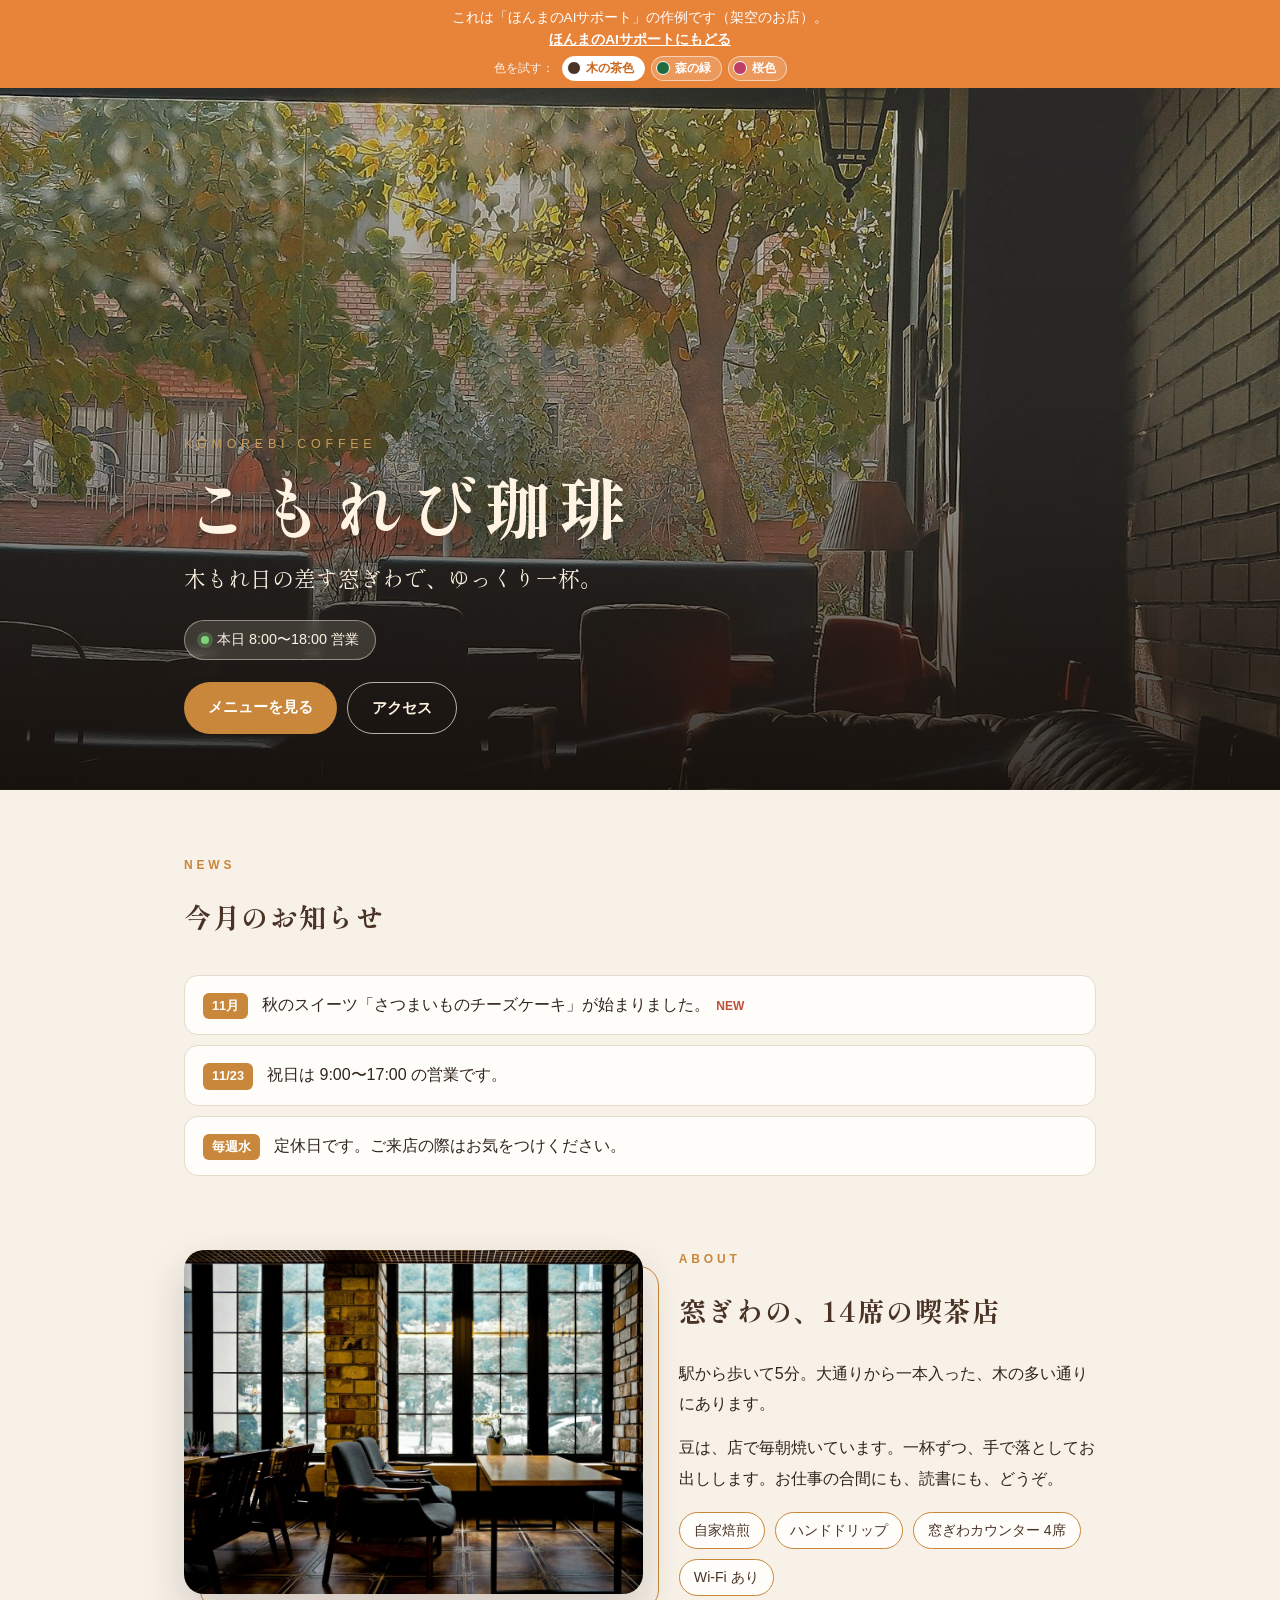
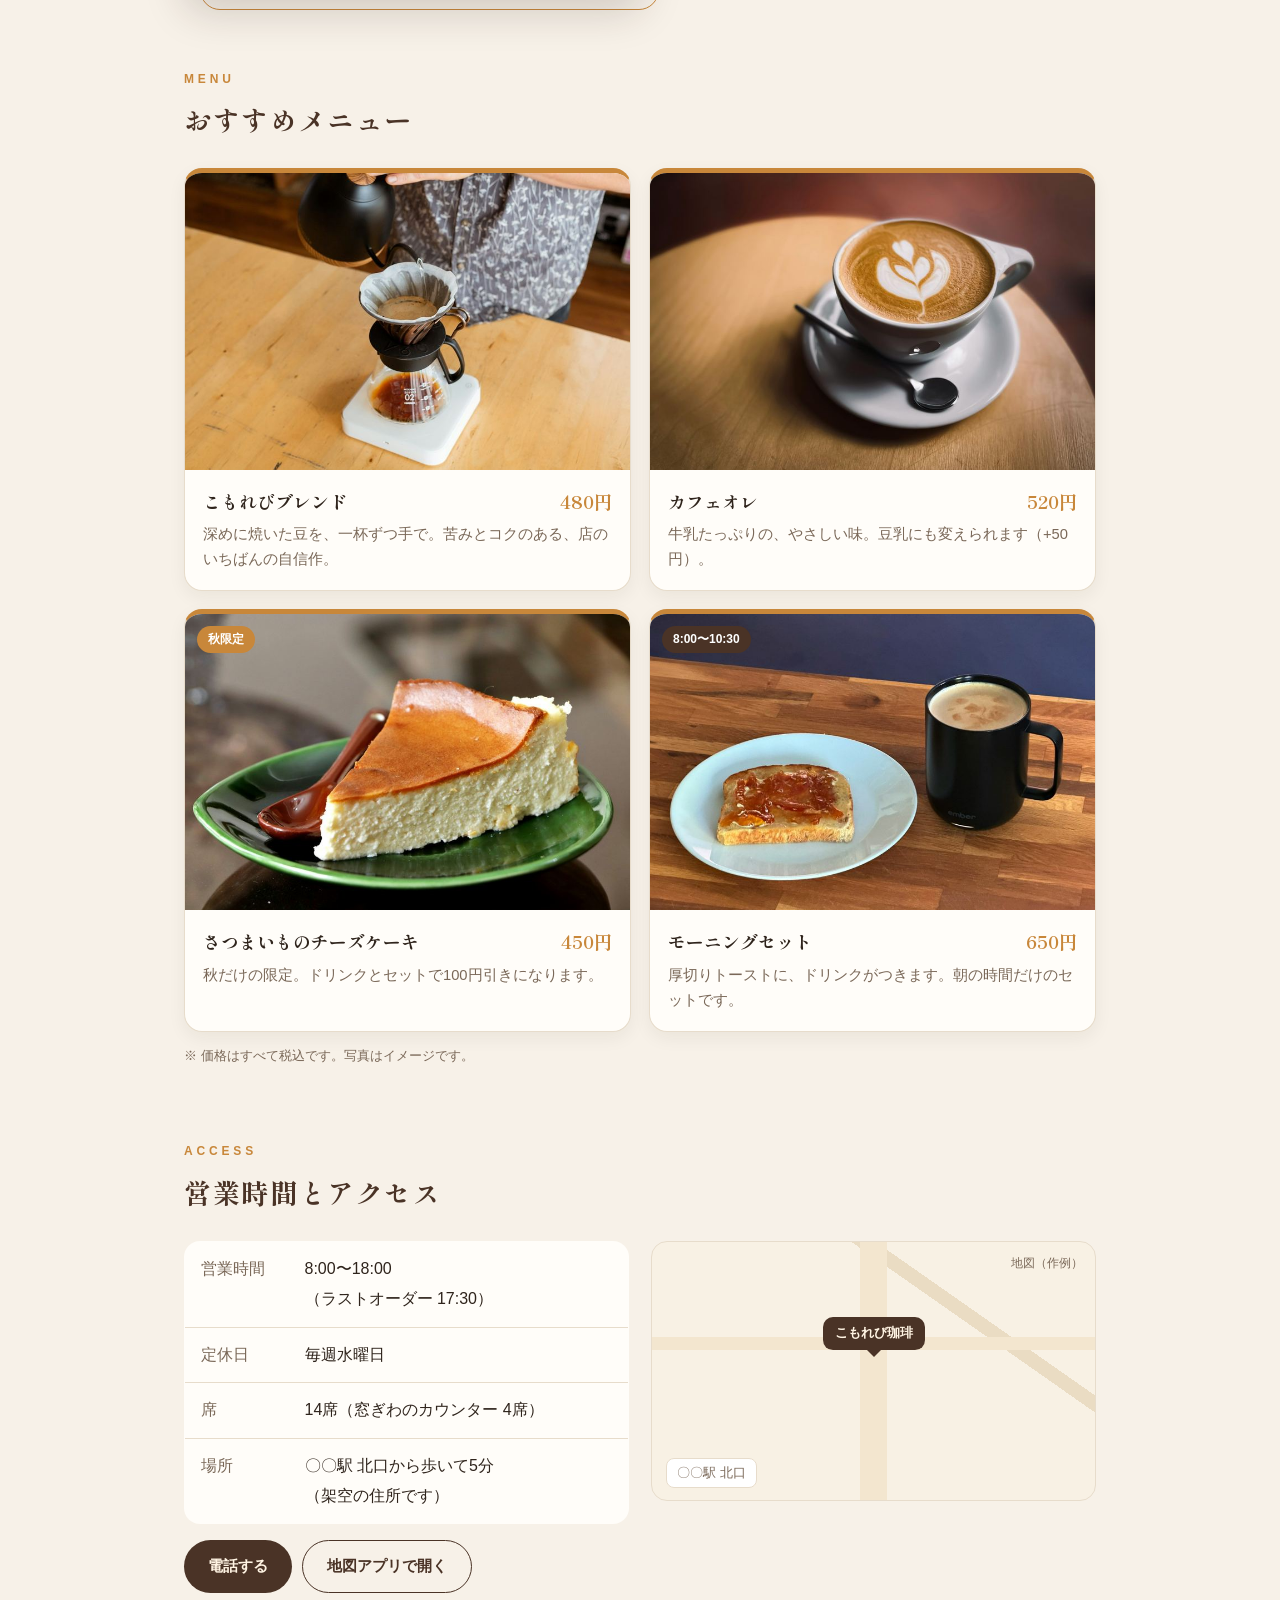
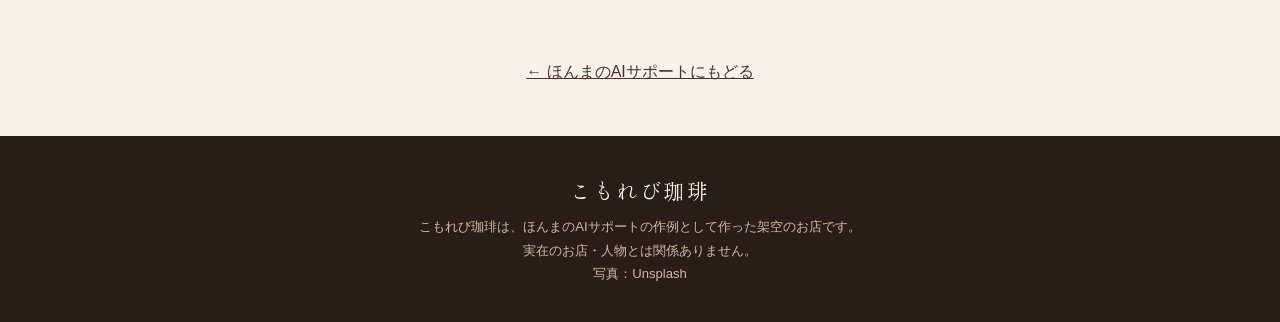
==== commit 499034cf: "作例の3色を、印刷しても差がわかるはっきりした色にした Co-Authored-By: Claude Opus 5.5 <noreply@anthropic.com>" ====
--- a/sakurei-cafe.html
+++ b/sakurei-cafe.html
@@ -13,16 +13,19 @@
     :root {
       --bg:#f7f1e8; --paper:#fffdf9; --ink:#2f241c; --muted:#7a6858; --brown:#4a3326; --deep:#2a1d15;
       --cream:#fff4e3; --gold:#c89b5e; --leaf:#6b8f5a; --line:#e7dccb; --ov:20,13,8;
+      --accent:#c8873a; --wash:transparent;
       --mincho:"Shippori Mincho","Yu Mincho","YuMincho","Hiragino Mincho ProN",serif;
     }
-    /* 色のちがい（上の帯のボタンで切りかえる） */
+    /* 色のちがい（上の帯のボタンで切りかえる）。印刷しても差がわかるよう、はっきりした色にしている */
     :root[data-theme="green"] {
-      --bg:#eef3ec; --paper:#fbfdf9; --ink:#1f2a21; --muted:#5d6d5f; --brown:#2f5138; --deep:#1a2b1f;
-      --cream:#f2f8ee; --gold:#b5a35a; --leaf:#c27a3a; --line:#d6e2d3; --ov:10,24,14;
+      --bg:#e2efd9; --paper:#fbfef8; --ink:#17301f; --muted:#4f6b56; --brown:#1f6b3d; --deep:#12391f;
+      --cream:#effaea; --gold:#9fd27f; --leaf:#2f8f50; --line:#c9dfbf; --ov:12,52,26;
+      --accent:#2f9a55; --wash:rgba(30,140,70,.5);
     }
     :root[data-theme="pink"] {
-      --bg:#fbf1f1; --paper:#fffafa; --ink:#3a2a2d; --muted:#8a6f74; --brown:#a8566a; --deep:#4a2a33;
-      --cream:#fff3f5; --gold:#e3a3b0; --leaf:#8fae7a; --line:#f0dade; --ov:60,20,32;
+      --bg:#fde3ea; --paper:#fffafb; --ink:#3d1f29; --muted:#8a5a68; --brown:#c03d66; --deep:#5c1a31;
+      --cream:#fff0f4; --gold:#ffb3c7; --leaf:#d9577f; --line:#f6c9d6; --ov:110,25,55;
+      --accent:#e0507c; --wash:rgba(230,80,130,.5);
     }
     body, .card, .news li, table, .map, footer, .bar { transition:background-color .4s, color .4s, border-color .4s; }
     .themes { display:flex; justify-content:center; align-items:center; gap:6px; flex-wrap:wrap; margin-top:5px; }
@@ -133,6 +136,21 @@
     }
     @media (min-width: 721px) { body { padding-bottom:0; } .bar { display:none; } }
     @media (prefers-reduced-motion: reduce) { .hero img { animation:none; transform:none; } .card .ph img { transition:none; } }
+    /* ---- 色のちがいを、はっきり見せるための設定 ---- */
+    .hero img { z-index:0; }
+    .hero::before { content:""; position:absolute; inset:0; background:var(--wash); mix-blend-mode:color; z-index:1; pointer-events:none; }
+    .hero::after { z-index:2; }
+    .hero .in { z-index:3; }
+    .hero .btn:not(.line) { background:var(--accent); color:#fff; }
+    .label { color:var(--accent); font-weight:bold; }
+    h2 { color:var(--brown); }
+    .card { border-top:5px solid var(--accent); }
+    .card b span { color:var(--accent); }
+    .news time { background:var(--accent); }
+    .tag { background:var(--accent); }
+    .tag.morning { background:var(--brown); }
+    .points span { border-color:var(--accent); }
+    .about figure::before { border-color:var(--accent); }
   </style>
 </head>
 <body>
@@ -140,8 +158,8 @@
     <div class="themes" role="group" aria-label="ページの色を試す">
       <span>色を試す：</span>
       <button type="button" data-theme="brown" aria-pressed="true"><i style="background:#4a3326"></i>木の茶色</button>
-      <button type="button" data-theme="green" aria-pressed="false"><i style="background:#2f5138"></i>森の緑</button>
-      <button type="button" data-theme="pink" aria-pressed="false"><i style="background:#a8566a"></i>桜色</button>
+      <button type="button" data-theme="green" aria-pressed="false"><i style="background:#1f6b3d"></i>森の緑</button>
+      <button type="button" data-theme="pink" aria-pressed="false"><i style="background:#c03d66"></i>桜色</button>
     </div>
   </div>
 
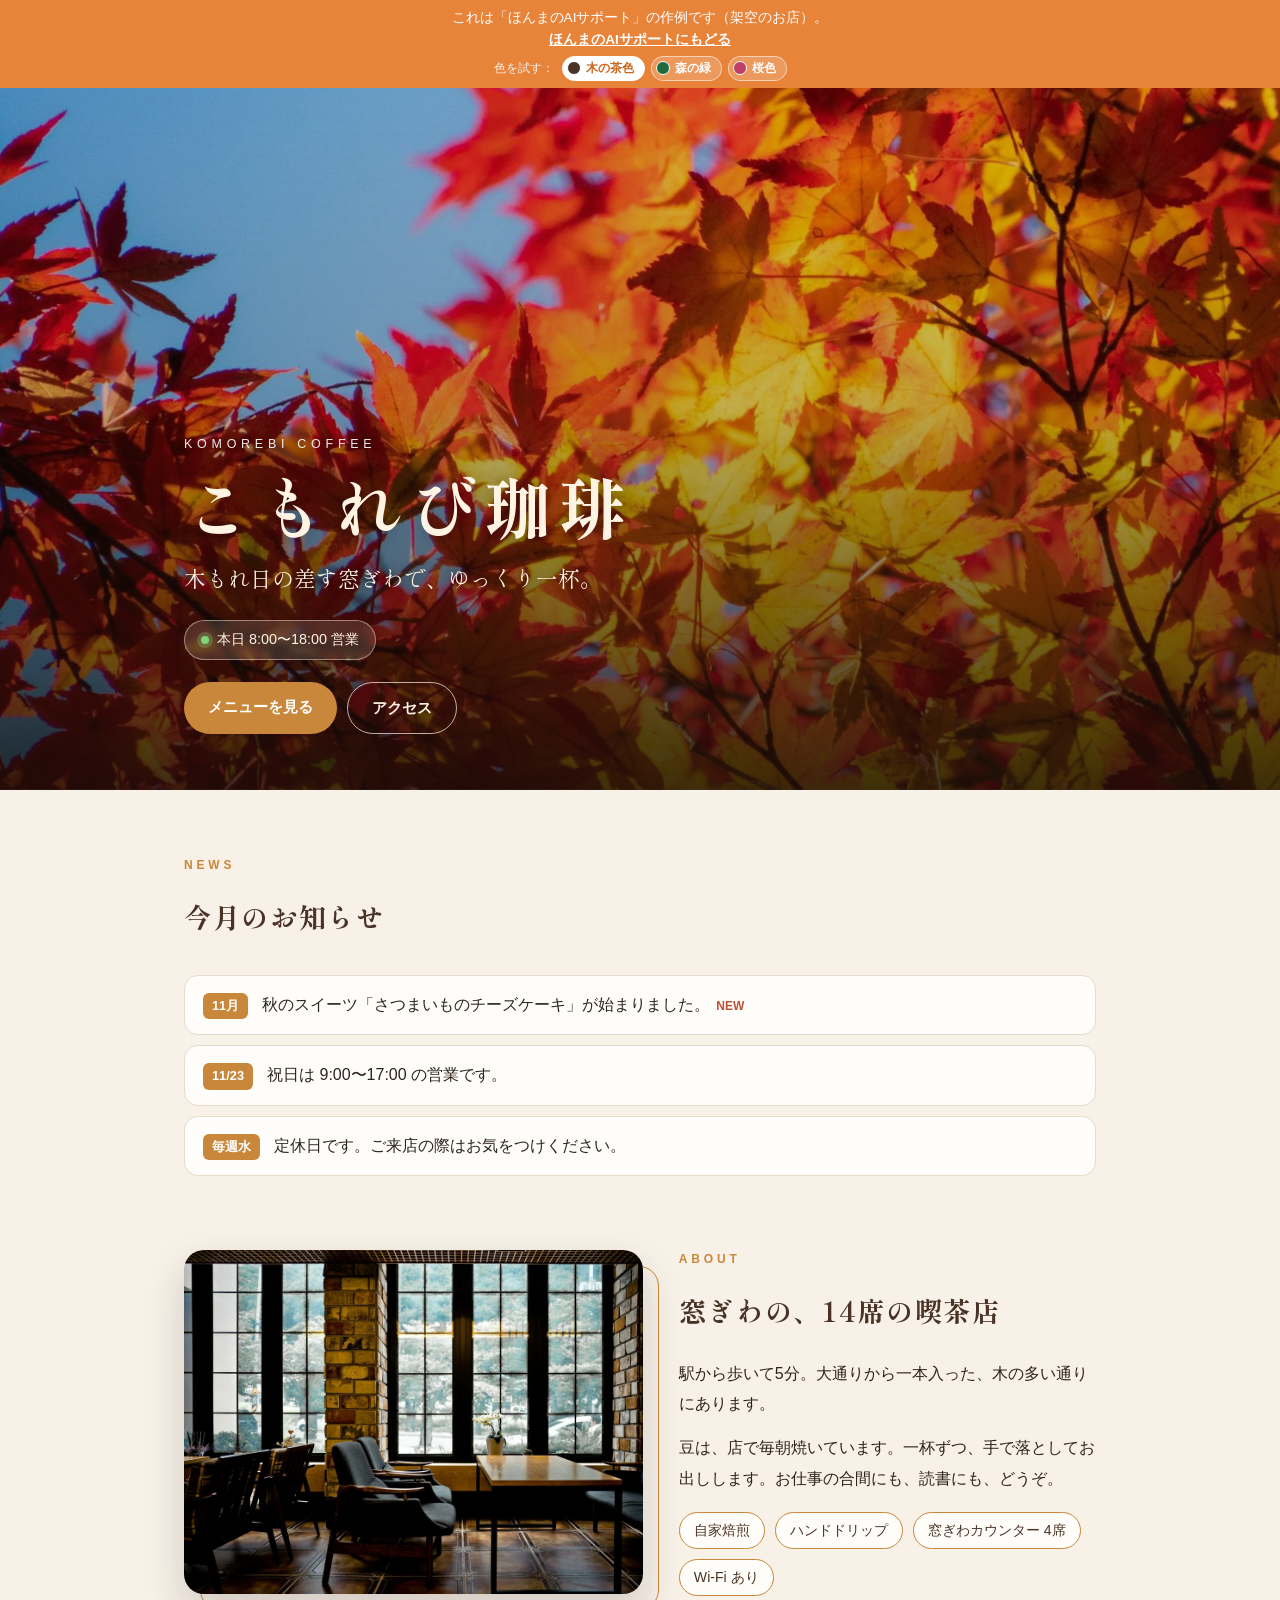
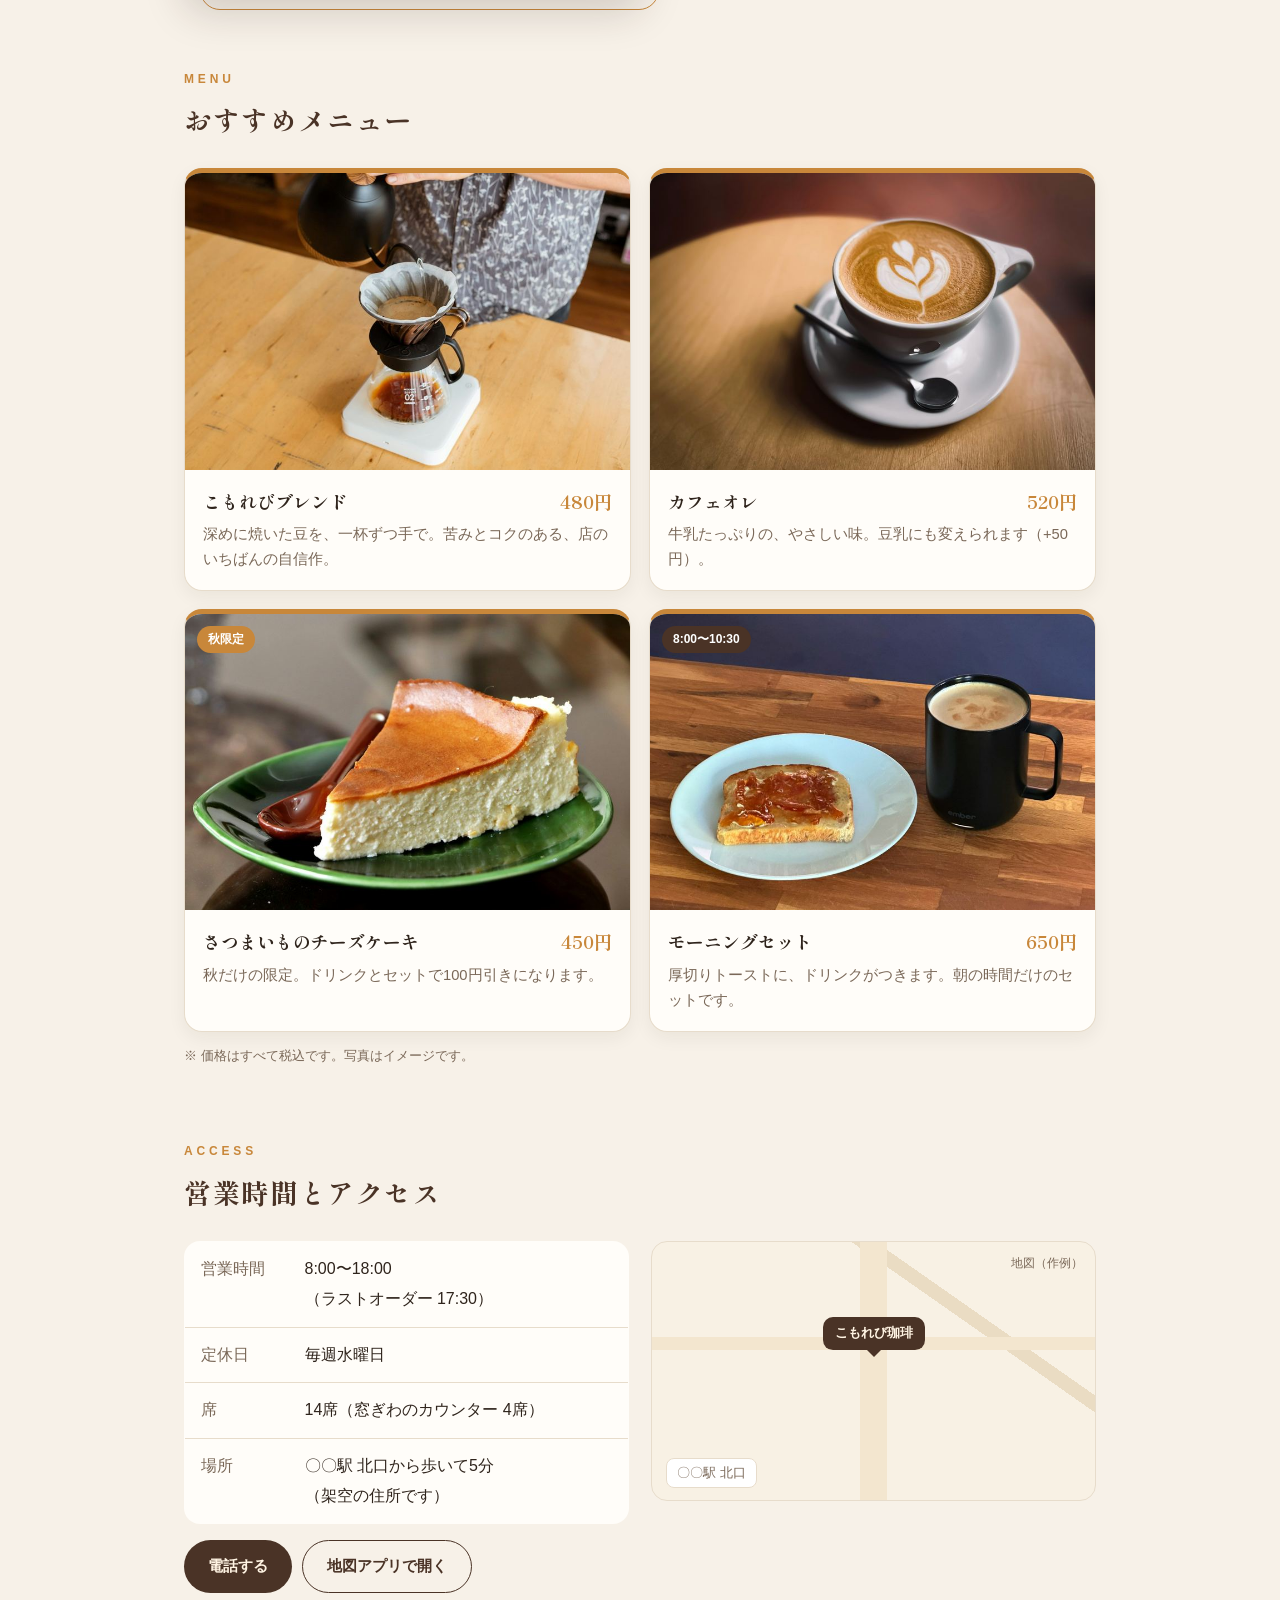
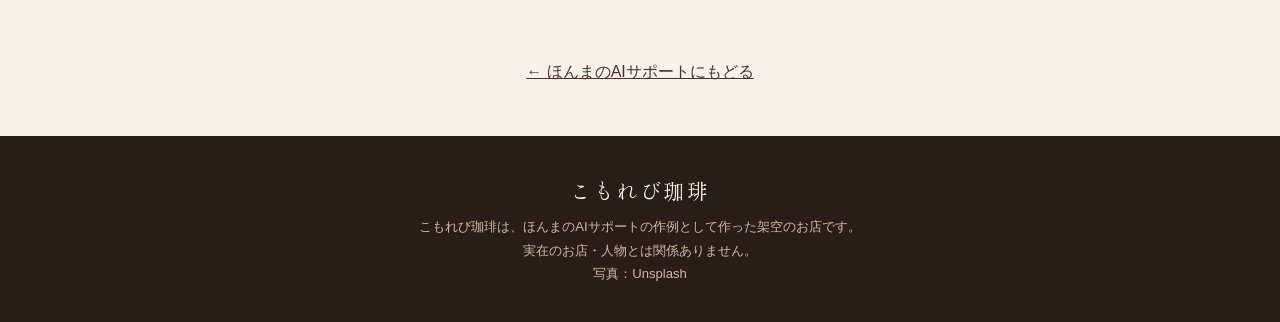
==== commit 25bd38ca: "作例の背景を、色ごとに季節の木の写真（紅葉・新緑・桜）に切りかわるようにした - Unsplash の無料写真3枚を軽くして img/ に追加 - 写真に色をかぶせる仕組みをやめ、写真そのものを切りか" ====
--- a/sakurei-cafe.html
+++ b/sakurei-cafe.html
@@ -13,19 +13,19 @@
     :root {
       --bg:#f7f1e8; --paper:#fffdf9; --ink:#2f241c; --muted:#7a6858; --brown:#4a3326; --deep:#2a1d15;
       --cream:#fff4e3; --gold:#c89b5e; --leaf:#6b8f5a; --line:#e7dccb; --ov:20,13,8;
-      --accent:#c8873a; --wash:transparent;
+      --accent:#c8873a;
       --mincho:"Shippori Mincho","Yu Mincho","YuMincho","Hiragino Mincho ProN",serif;
     }
     /* 色のちがい（上の帯のボタンで切りかえる）。印刷しても差がわかるよう、はっきりした色にしている */
     :root[data-theme="green"] {
       --bg:#e2efd9; --paper:#fbfef8; --ink:#17301f; --muted:#4f6b56; --brown:#1f6b3d; --deep:#12391f;
       --cream:#effaea; --gold:#9fd27f; --leaf:#2f8f50; --line:#c9dfbf; --ov:12,52,26;
-      --accent:#2f9a55; --wash:rgba(30,140,70,.5);
+      --accent:#2f9a55;
     }
     :root[data-theme="pink"] {
       --bg:#fde3ea; --paper:#fffafb; --ink:#3d1f29; --muted:#8a5a68; --brown:#c03d66; --deep:#5c1a31;
       --cream:#fff0f4; --gold:#ffb3c7; --leaf:#d9577f; --line:#f6c9d6; --ov:110,25,55;
-      --accent:#e0507c; --wash:rgba(230,80,130,.5);
+      --accent:#e0507c;
     }
     body, .card, .news li, table, .map, footer, .bar { transition:background-color .4s, color .4s, border-color .4s; }
     .themes { display:flex; justify-content:center; align-items:center; gap:6px; flex-wrap:wrap; margin-top:5px; }
@@ -138,9 +138,16 @@
     @media (prefers-reduced-motion: reduce) { .hero img { animation:none; transform:none; } .card .ph img { transition:none; } }
     /* ---- 色のちがいを、はっきり見せるための設定 ---- */
     .hero img { z-index:0; }
-    .hero::before { content:""; position:absolute; inset:0; background:var(--wash); mix-blend-mode:color; z-index:1; pointer-events:none; }
+    /* 背景の写真は、色ごとに季節の木に切りかえる（茶＝紅葉、緑＝新緑、桜色＝桜） */
+    .hero img.bg { opacity:0; transition:opacity .7s; }
+    .hero img.koyo { opacity:1; }
+    :root[data-theme="green"] .hero img.koyo, :root[data-theme="pink"] .hero img.koyo { opacity:0; }
+    :root[data-theme="green"] .hero img.shinryoku { opacity:1; }
+    :root[data-theme="pink"] .hero img.sakura { opacity:1; }
     .hero::after { z-index:2; }
     .hero .in { z-index:3; }
+    .hero .en, .hero .copy { text-shadow:0 1px 8px rgba(0,0,0,.6); }
+    .hero .en { color:#fff; opacity:.9; }
     .hero .btn:not(.line) { background:var(--accent); color:#fff; }
     .label { color:var(--accent); font-weight:bold; }
     h2 { color:var(--brown); }
@@ -164,7 +171,9 @@
   </div>
 
   <header class="hero">
-    <img src="img/hero.jpg" alt="大きな窓から木もれ日の差す、落ちついた喫茶店の店内" width="1600" height="900" fetchpriority="high">
+    <img class="bg koyo" src="img/hero_koyo.jpg" alt="日の差す、紅葉したもみじの木" width="1600" height="900" fetchpriority="high">
+    <img class="bg shinryoku" src="img/hero_shinryoku.jpg" alt="葉の間から日が差しこむ、新緑のもみじ" width="1600" height="900">
+    <img class="bg sakura" src="img/hero_sakura.jpg" alt="枝いっぱいに咲いた桜" width="1600" height="900">
     <div class="in">
       <p class="en">KOMOREBI COFFEE</p>
       <h1>こもれび珈琲</h1>
